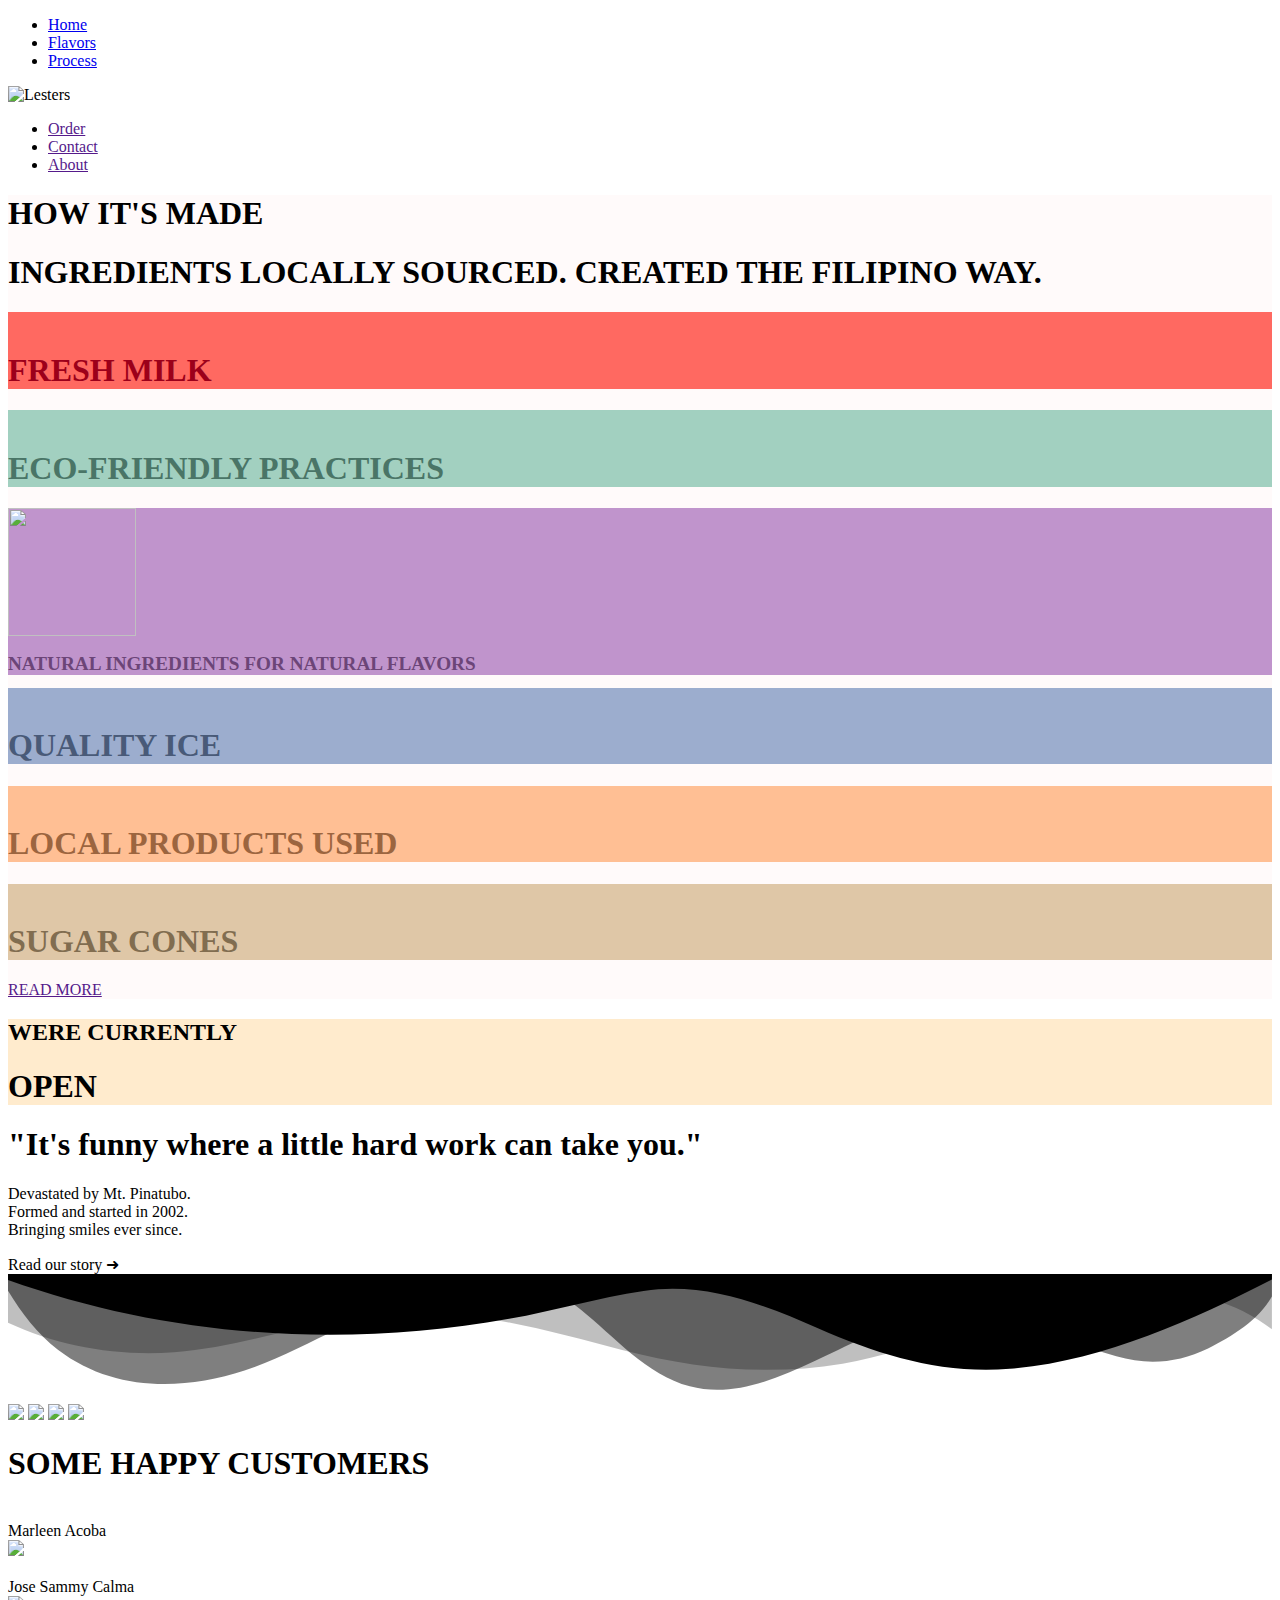
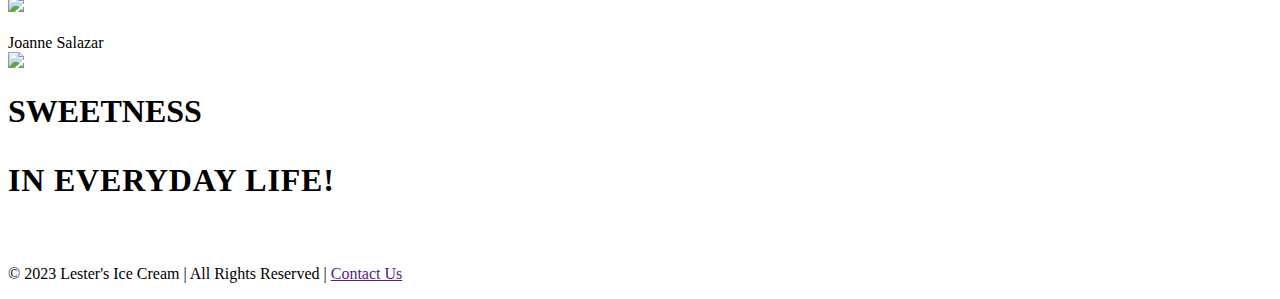
==== client/pages/index.html @ c16f522b "process.html initial layout" ====
<!DOCTYPE html>
<html lang="en">
<head>
    <meta charset="UTF-8">
    <title>Lester's Ice Cream</title>
    <link rel="stylesheet" href="../src/styles/index.css">
</head>
<body>

    <nav class="">
        <ul class="">
            <li><a class="navigation__links" href="./index.html">Home</a></li>
            <li><a class="navigation__links" href="./flavors.html">Flavors</a></li>
            <li><a class="navigation__links" href="./process.html">Process</a></li>
        </ul>

        <img src="" alt="Lesters" class="logo">

        <ul class="">
            <li><a class="navigation__links" href="">Order</a></li>
            <li><a class="navigation__links" href="">Contact</a></li>
            <li><a class="navigation__links" href="">About</a></li>
        </ul>
    </nav>

    <main class="main">

        <header class="highlights">

            <div class="highlight highlight__strawberry strawberry" style="background-color: pink;">
                <div class="strawberry__circle circle1"></div>
                <div class="strawberry__circle circle2"></div>
                <div class="strawberry__circle circle3"></div>
                <div class="strawberry__circle circle4"></div>

            </div>
            <div class="highlight chocolate" style="background-color: #deb887;"></div>
            <div class="highlight cookiescream" style="background-color: #d6c7bb;"></div>
            <div class="highlight ube" style="background-color: #8878c3;"></div>

        </header>

        <section class="made" style="background-color: snow;">
            <h1 class="made__header">HOW IT'S MADE</h1>
            <h1 class="made__hook">INGREDIENTS LOCALLY SOURCED. CREATED THE FILIPINO WAY.</h1>

            <div class="made__wrapper1">
                <div class="made__block" style="background-color: #ff6961;">
                    <img src="../assets/icons/milk.svg" alt="" class="made__blockImage">
                    <h1 class="made__blockTitle" style="color: #9c001a;">FRESH MILK</h1>
                </div>
                <div class="made__block" style="background-color: #a2d0c0;">
                    <img src="../assets/icons/leaf.svg" alt="" class="made__blockImage">
                    <h1 class="made__blockTitle" style="color: #4a7567;">ECO-FRIENDLY PRACTICES</h1>
                </div>
                <div class="made__block" style="background-color: #c094cc;">
                    <img src="../assets/icons/grapes.svg" alt="" style="width: 128px; height: 128px;" class="made__blockImage">
                    <h1 class="made__blockTitle" style="font-size: 1.2rem; color: #6c4578;">NATURAL INGREDIENTS FOR NATURAL FLAVORS</h1>
                </div>
            </div>
            <div class="made__wrapper2">
                <div class="made__block" style="background-color: #9cadce;">
                    <img src="../assets/icons/ice-cube.png" alt="" class="made__blockImage">
                    <h1 class="made__blockTitle" style="color: #495a78;">QUALITY ICE</h1>
                </div>
                <div class="made__block" style="background-color: #ffbf94;">
                    <img src="../assets/icons/packet.png" alt="" class="made__blockImage">
                    <h1 class="made__blockTitle" style="color: #9c653f;">LOCAL PRODUCTS USED</h1>
                </div>
                <div class="made__block" style="background-color: #dfc7a7;">
                    <img src="../assets/icons/cone.png" alt="" class="made__blockImage">
                    <h1 class="made__blockTitle" style="color: #816d50;">SUGAR CONES</h1>
                </div>
            </div>

            <a href="" class="made__link">READ MORE</a>

        </section>

        <section class="schedule" style="background-color: #ffebcd;">
            <div class="schedule__wrapper">
                <h2 class="schedule__header">WERE CURRENTLY</h2>
                <h1 class="schedule__status">OPEN</h1>
            </div>
        </section>

        <section class="block__links">
            <div class="block__link block__link__one"></div>
            <div class="block__link block__link__two"></div>
            <div class="block__link block__link__three"></div>
            <div class="block__link block__link__four"></div>
            <div class="block__link block__link__five"></div>
            <div class="block__link block__link__six"></div>
            <div class="block__link block__link__seven"></div>
        </section>

        <section class="story">
            
            <div class="story__color-division">

                <h1 class="story__quote">"It's funny where a little hard work can take you."</h1>

                <p class="story__anecdote">
                    Devastated by Mt. Pinatubo. <br>
                    Formed and started in 2002. <br>
                    Bringing smiles ever since. <br>
                </p>

                <a class="story__readmore">Read our story ➜</a>
            </div>

            <div class="story__image">

                <div class="custom-shape-divider-top-1697853761">
                    <svg data-name="Layer 1" xmlns="http://www.w3.org/2000/svg" viewBox="0 0 1200 120" preserveAspectRatio="none">
                        <path d="M0,0V46.29c47.79,22.2,103.59,32.17,158,28,70.36-5.37,136.33-33.31,206.8-37.5C438.64,32.43,512.34,53.67,583,72.05c69.27,18,138.3,24.88,209.4,13.08,36.15-6,69.85-17.84,104.45-29.34C989.49,25,1113-14.29,1200,52.47V0Z" opacity=".25" class="shape-fill"></path>
                        <path d="M0,0V15.81C13,36.92,27.64,56.86,47.69,72.05,99.41,111.27,165,111,224.58,91.58c31.15-10.15,60.09-26.07,89.67-39.8,40.92-19,84.73-46,130.83-49.67,36.26-2.85,70.9,9.42,98.6,31.56,31.77,25.39,62.32,62,103.63,73,40.44,10.79,81.35-6.69,119.13-24.28s75.16-39,116.92-43.05c59.73-5.85,113.28,22.88,168.9,38.84,30.2,8.66,59,6.17,87.09-7.5,22.43-10.89,48-26.93,60.65-49.24V0Z" opacity=".5" class="shape-fill"></path>
                        <path d="M0,0V5.63C149.93,59,314.09,71.32,475.83,42.57c43-7.64,84.23-20.12,127.61-26.46,59-8.63,112.48,12.24,165.56,35.4C827.93,77.22,886,95.24,951.2,90c86.53-7,172.46-45.71,248.8-84.81V0Z" class="shape-fill"></path>
                    </svg>
                </div>

                <img src="../assets/images/photo1.jpg" class="story__image1">
                <img src="../assets/images/photo2.jpg" class="story__image2">
                <img src="../assets/images/photo3.jpg" class="story__image3">
                <img src="../assets/images/photo4.jpg" class="story__image4">

            </div>

        </section>

        <section class="testimonies">

            <h1 class="testimonies__header">SOME HAPPY CUSTOMERS</h1>

            <div class="testimony__wrapper">
                <div class="testimony">
                    <img src="" class="testimony__image">
                    <div class="testimony__info">Marleen Acoba</div>
                    <div class="testimony__message">
                        <img src="../assets/icons/quotation.svg" class="testimony__quote">
                    </div>
                </div>

                <div class="testimony">
                    <img src="" class="testimony__image">
                    <div class="testimony__info">Jose Sammy Calma</div>
                    <div class="testimony__message">
                        <img src="../assets/icons/quotation.svg" class="testimony__quote">
                    </div>
                </div>

                <div class="testimony">
                    <img src="" class="testimony__image">
                    <div class="testimony__info">Joanne Salazar</div>
                    <div class="testimony__message">
                        <img src="../assets/icons/quotation.svg" class="testimony__quote">
                    </div>
                </div>
            </div>

        </section>

        <section class="ending">
            <h1 class="ending__header">SWEETNESS <br> <p style="font-family: var(--lilitaOne); letter-spacing: 0.05rem;">IN EVERYDAY LIFE!</p></h1>
            <img src="" alt="" class="ending__logo">
        </section>

        <footer class="footer">
            <p class="footer__text">&copy; 2023 Lester's Ice Cream | All Rights Reserved | <a href="" class="footer__link">Contact Us</a></p>
        </footer>

    </main>

</body>
<script src="../src/scripts/index.js"></script>
</html>
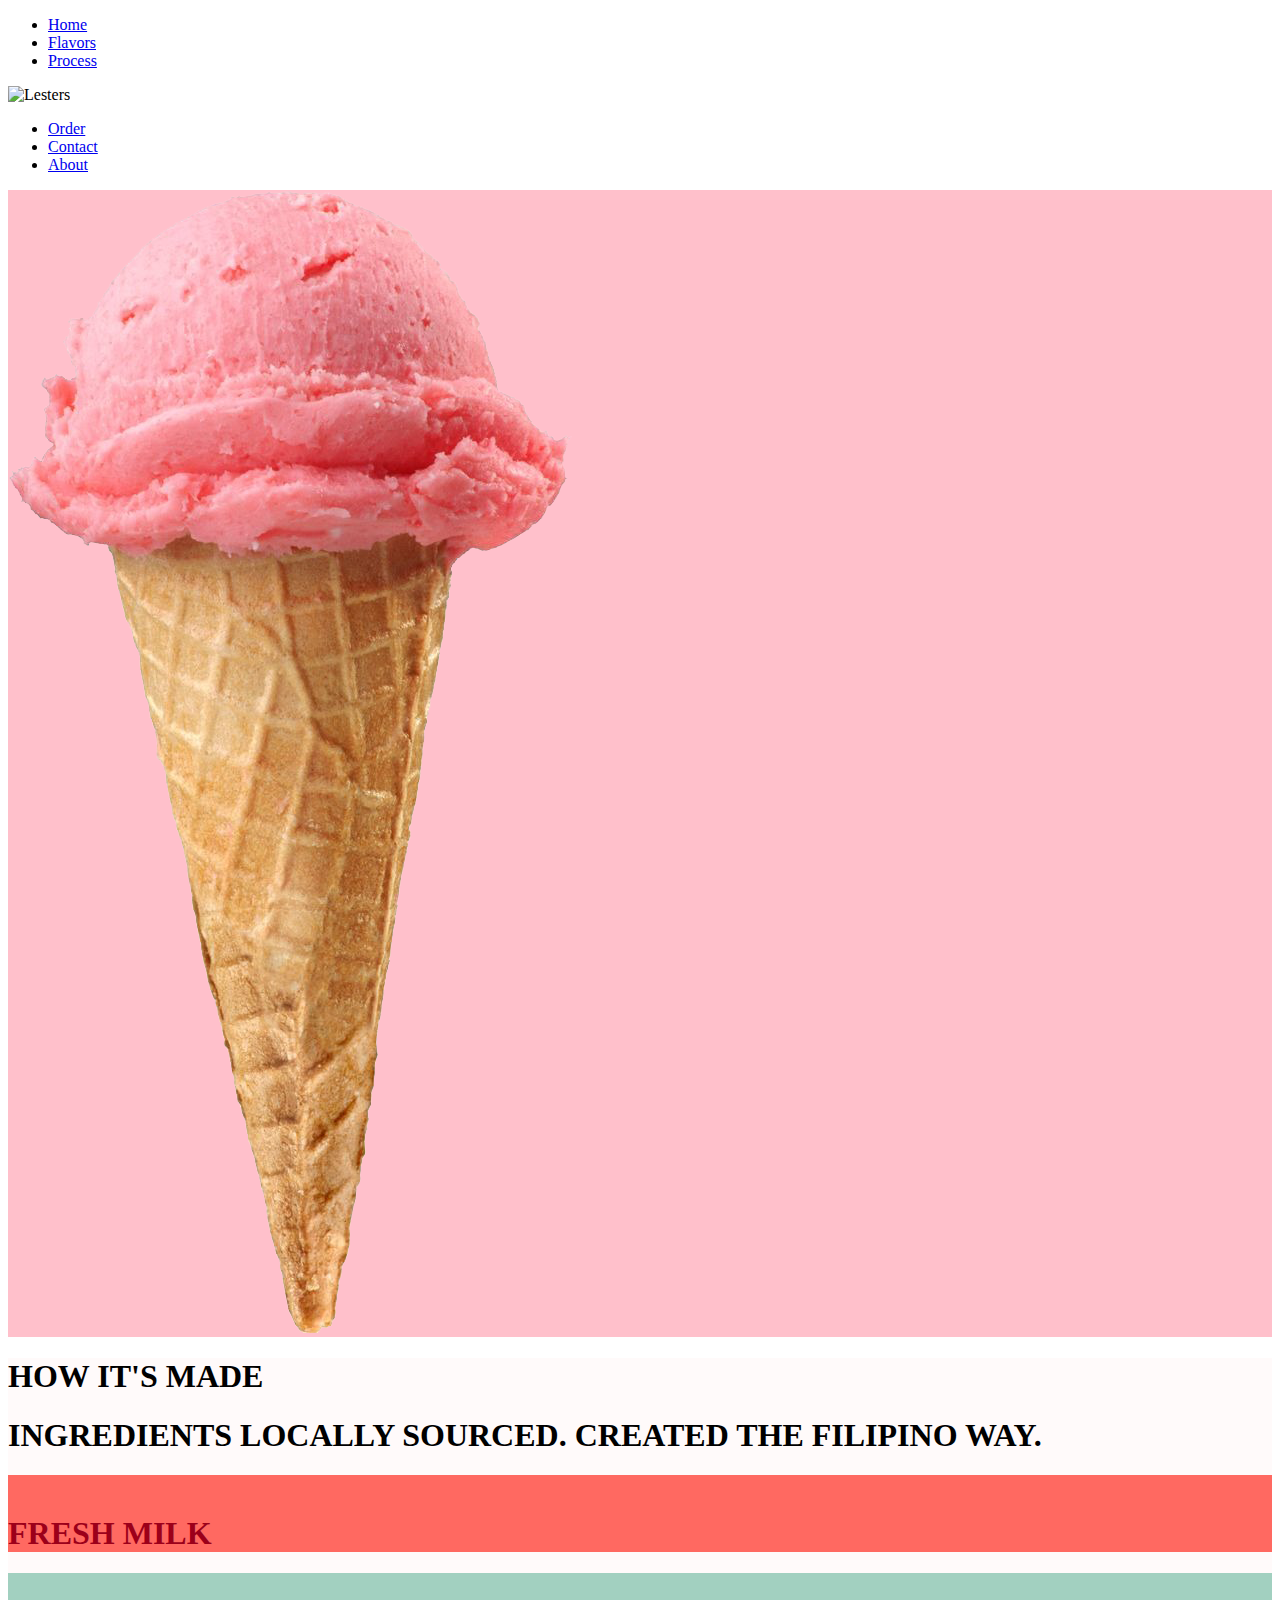
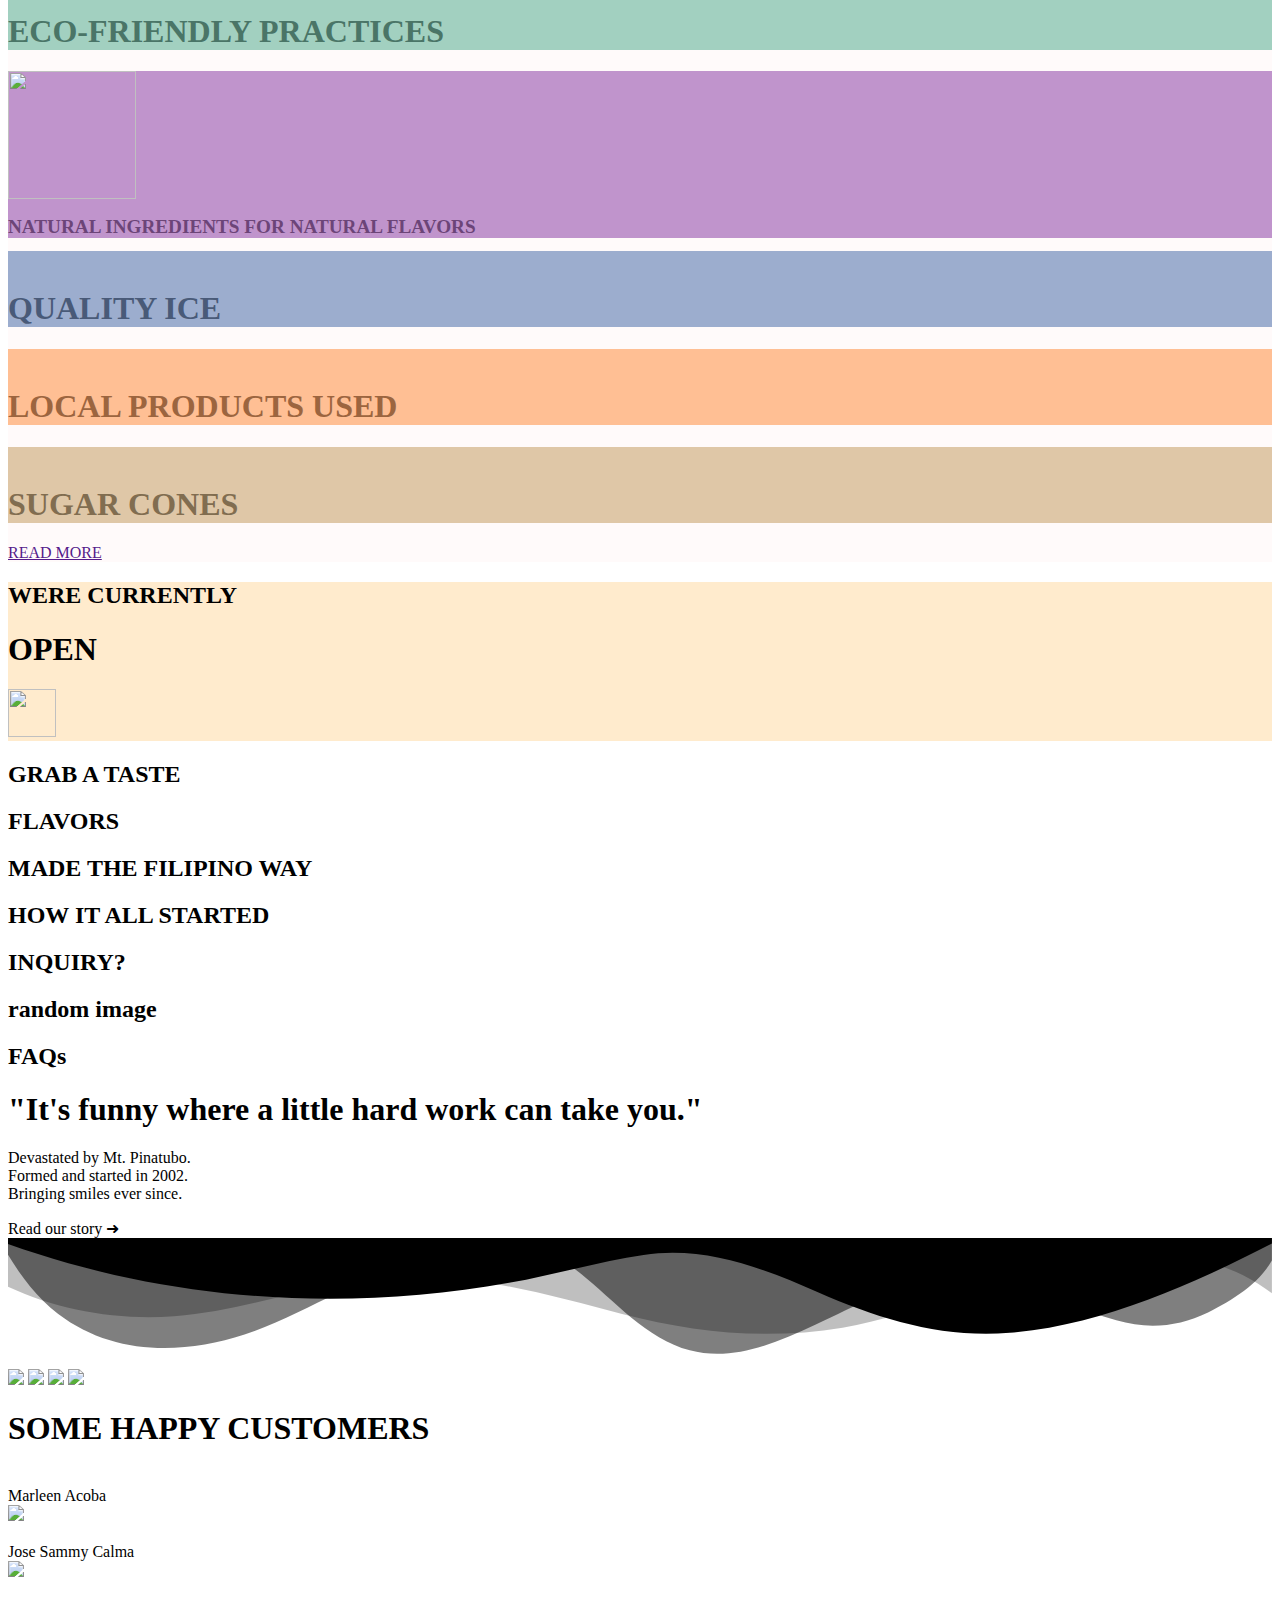
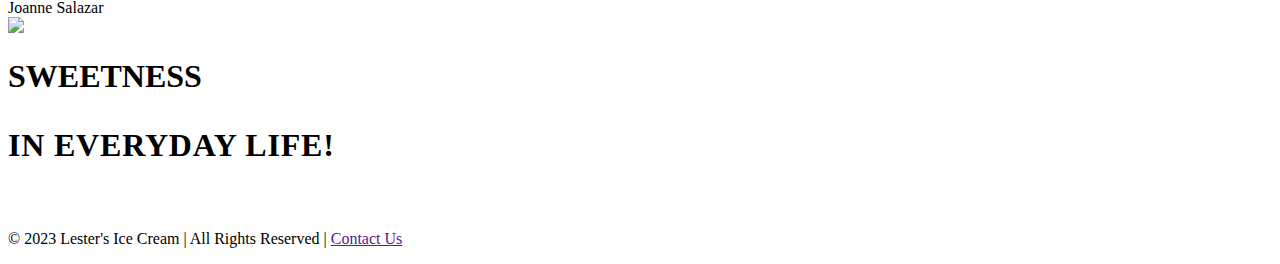
==== commit 8e8d08fb: "order initial" ====
--- a/client/pages/index.html
+++ b/client/pages/index.html
@@ -17,9 +17,9 @@
         <img src="" alt="Lesters" class="logo">
 
         <ul class="">
-            <li><a class="navigation__links" href="">Order</a></li>
-            <li><a class="navigation__links" href="">Contact</a></li>
-            <li><a class="navigation__links" href="">About</a></li>
+            <li><a class="navigation__links" href="./order.html">Order</a></li>
+            <li><a class="navigation__links" href="./contact.html">Contact</a></li>
+            <li><a class="navigation__links" href="./about.html">About</a></li>
         </ul>
     </nav>
 
@@ -28,15 +28,21 @@
         <header class="highlights">
 
             <div class="highlight highlight__strawberry strawberry" style="background-color: pink;">
-                <div class="strawberry__circle circle1"></div>
-                <div class="strawberry__circle circle2"></div>
-                <div class="strawberry__circle circle3"></div>
-                <div class="strawberry__circle circle4"></div>
-
-            </div>
-            <div class="highlight chocolate" style="background-color: #deb887;"></div>
-            <div class="highlight cookiescream" style="background-color: #d6c7bb;"></div>
-            <div class="highlight ube" style="background-color: #8878c3;"></div>
+                <img src="../assets/images/ice_cream/strawberry_icecream.png" class="strawberry__ice-cream">
+                <div class="highlight__circle strawberry__circle strawberry__circle1"></div>
+                <div class="highlight__circle strawberry__circle strawberry__circle2"></div>
+                <div class="highlight__circle strawberry__circle strawberry__circle3"></div>
+                <div class="highlight__circle strawberry__circle strawberry__circle4"></div>
+            </div>
+            <div class="highlight chocolate" style="background-color: #A7796D;">
+                <div class="highlight__circle chocolate__circle1"></div>
+            </div>
+            <div class="highlight cookiescream" style="background-color: #d6c7bb;">
+                <div class="highlight__circle cookiesncream__circle1"></div>
+            </div>
+            <div class="highlight ube" style="background-color: #8878c3;">
+                <div class="highlight__circle ube__circle1"></div>
+            </div>
 
         </header>
 
@@ -82,16 +88,38 @@
                 <h2 class="schedule__header">WERE CURRENTLY</h2>
                 <h1 class="schedule__status">OPEN</h1>
             </div>
+
+            <div class="schedule__button" ><img src="../assets/icons/right-arrow.svg" style="width: 48px; height: 48px;"></div>
         </section>
 
         <section class="block__links">
-            <div class="block__link block__link__one"></div>
-            <div class="block__link block__link__two"></div>
-            <div class="block__link block__link__three"></div>
-            <div class="block__link block__link__four"></div>
-            <div class="block__link block__link__five"></div>
-            <div class="block__link block__link__six"></div>
-            <div class="block__link block__link__seven"></div>
+            <div class="block__link block__link__one">
+                <h2 class="block__link__text">GRAB A TASTE</h2>
+            </div>
+
+            <div class="block__link block__link__two">
+                <h2 class="block__link__text">FLAVORS</h2>
+            </div>
+
+            <div class="block__link block__link__three">
+                <h2 class="block__link__text">MADE THE FILIPINO WAY</h2>
+            </div>
+
+            <div class="block__link block__link__four">
+                <h2 class="block__link__text">HOW IT ALL STARTED</h2>
+            </div>
+
+            <div class="block__link block__link__five">
+                <h2 class="block__link__text">INQUIRY?</h2>
+            </div>
+
+            <div class="block__link block__link__six">
+                <h2 class="block__link__text">random image</h2>
+            </div>
+
+            <div class="block__link block__link__seven">
+                <h2 class="block__link__text">FAQs</h2>
+            </div>
         </section>
 
         <section class="story">
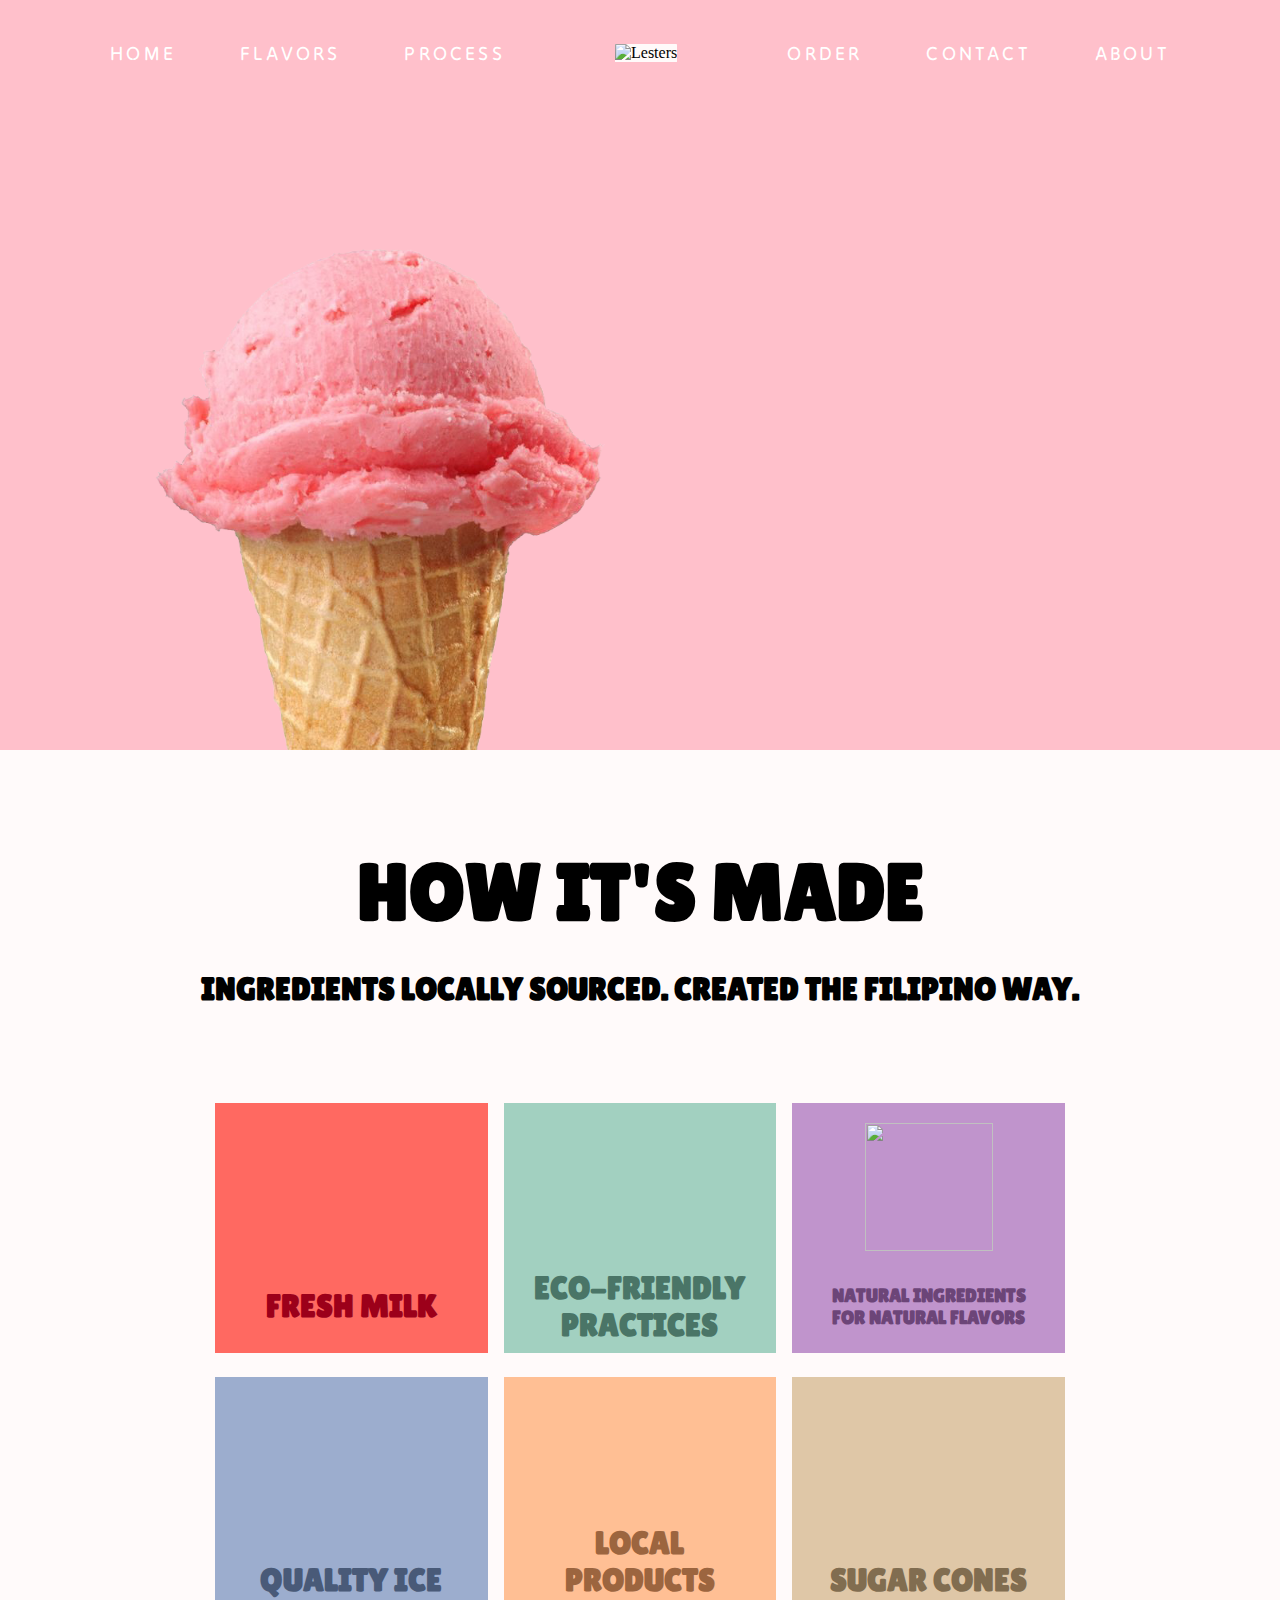
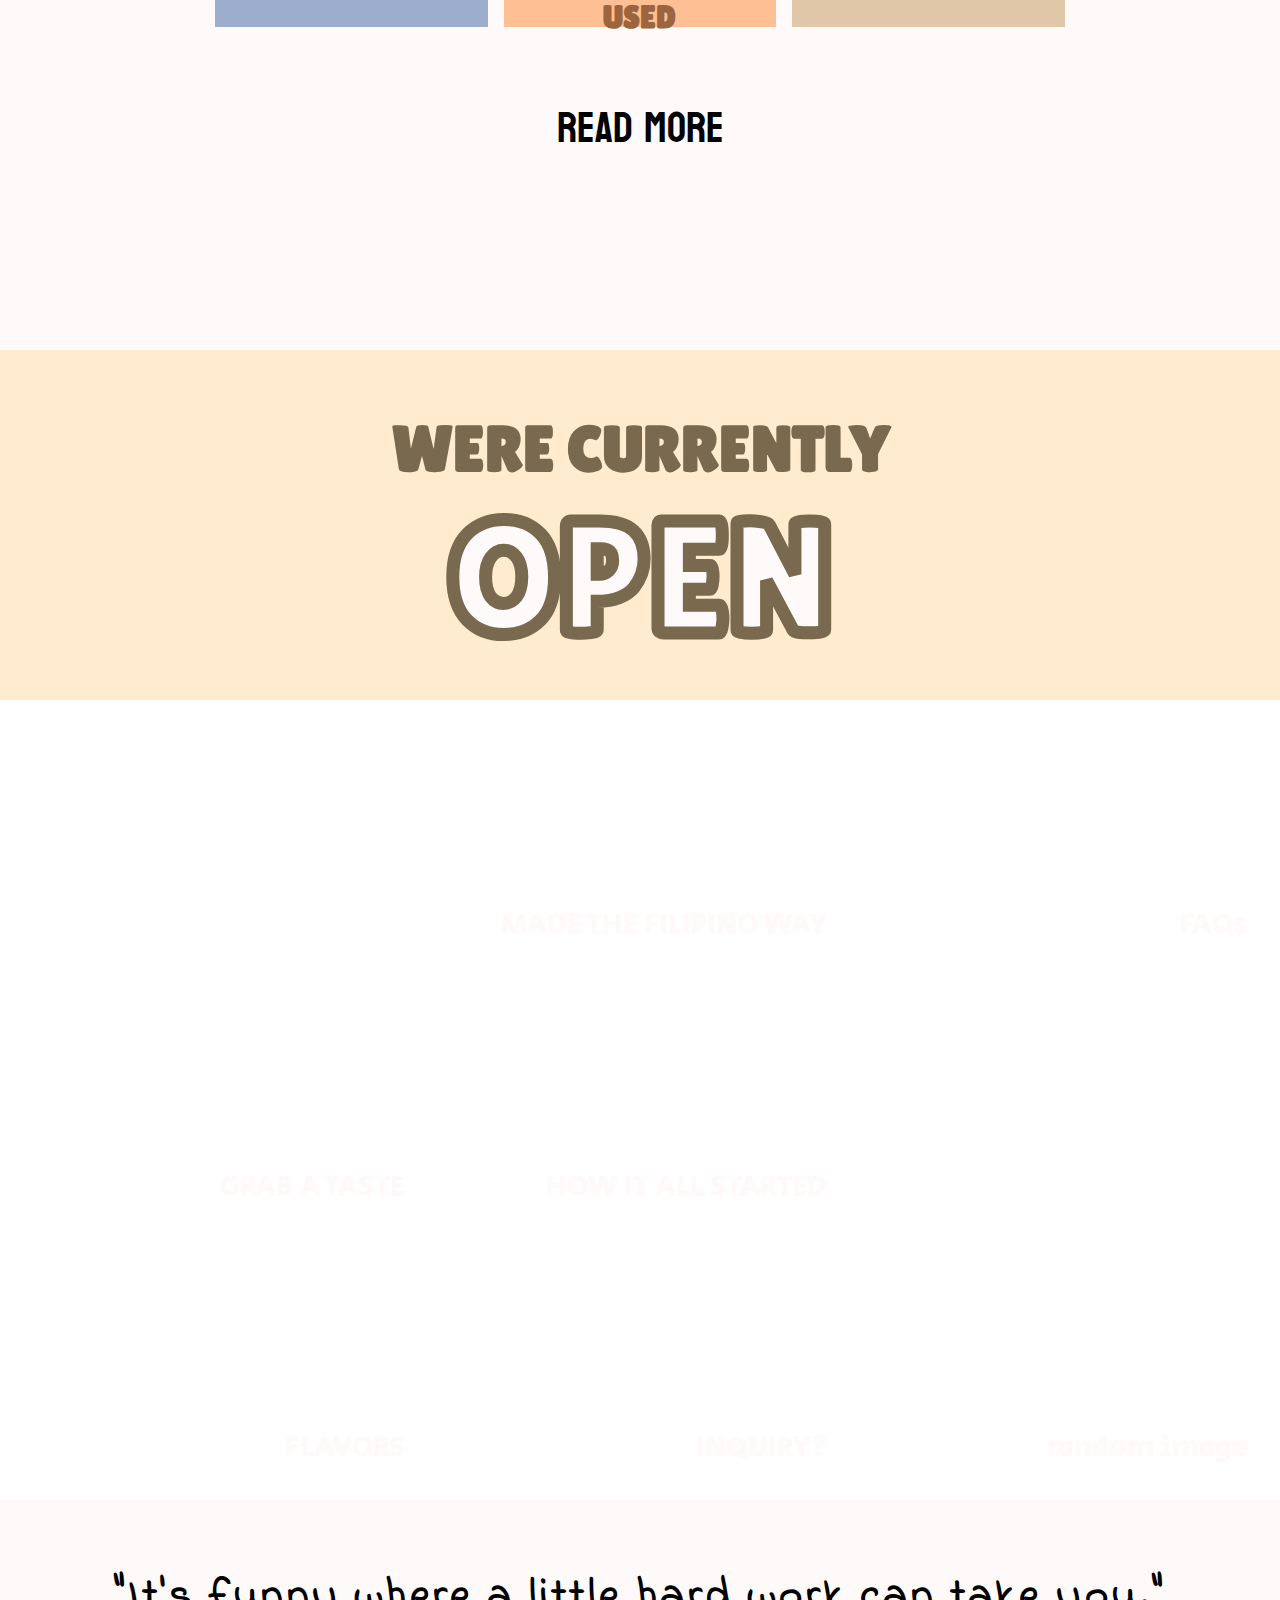
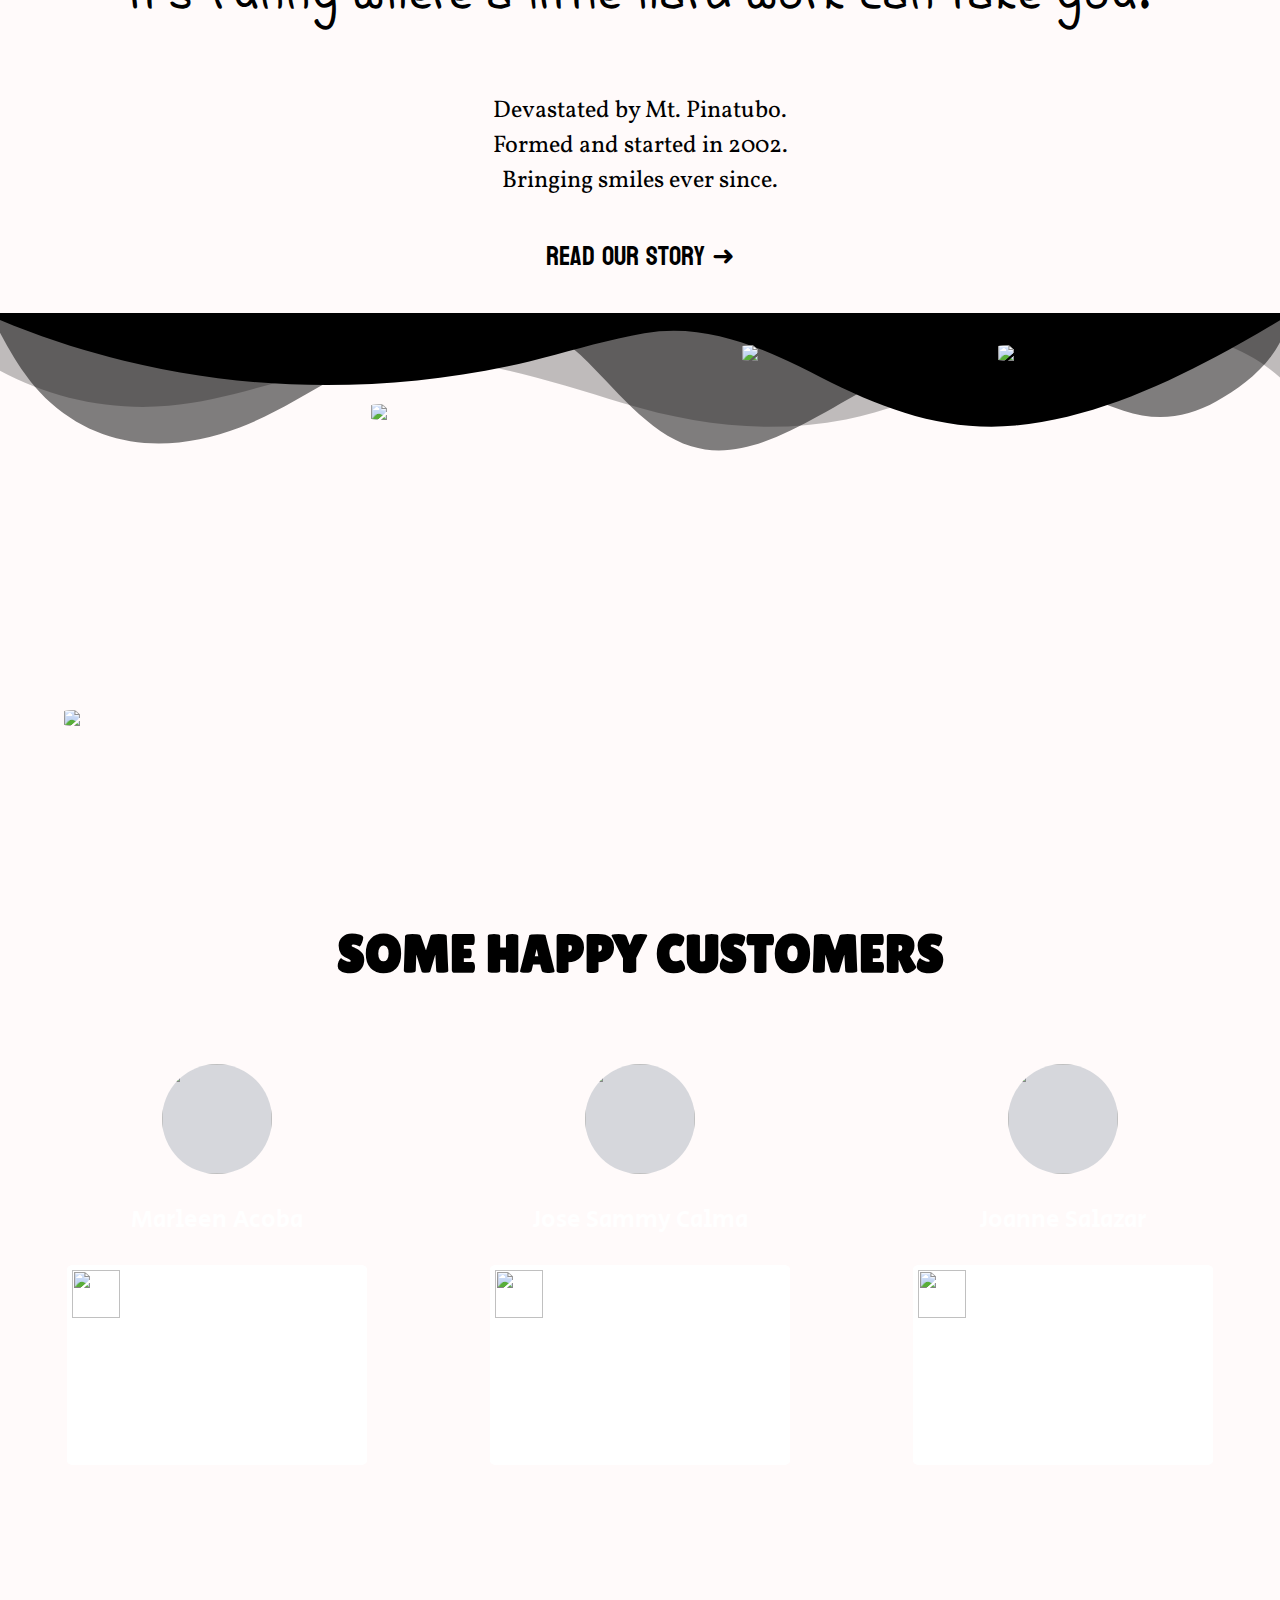
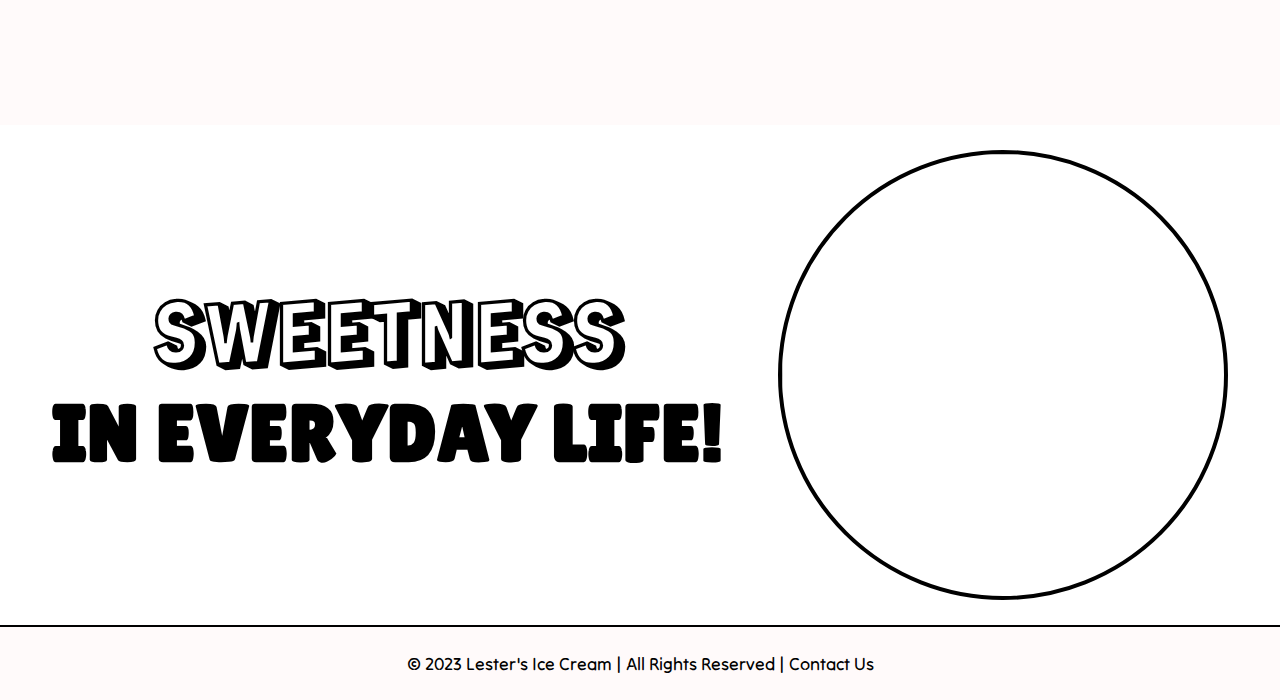
==== commit e38fc1ab: "flavors and index responsiveness" ====
--- a/client/pages/index.html
+++ b/client/pages/index.html
@@ -4,7 +4,15 @@
     <meta charset="UTF-8">
     <title>Lester's Ice Cream</title>
     <link rel="stylesheet" href="../src/styles/index.css">
+    <meta name="viewport" content="width=device-width, initial-scale=1" />
 </head>
+
+<!-- 320px — 480px: Mobile devices
+481px — 768px: iPads, Tablets
+769px — 1024px: Small screens, laptops
+1025px — 1200px: Desktops, large screens
+1201px and more —  Extra large screens, TV -->
+
 <body>
 
     <nav class="">
@@ -29,19 +37,19 @@
 
             <div class="highlight highlight__strawberry strawberry" style="background-color: pink;">
                 <img src="../assets/images/ice_cream/strawberry_icecream.png" class="strawberry__ice-cream">
-                <div class="highlight__circle strawberry__circle strawberry__circle1"></div>
+                <!-- <div class="highlight__circle strawberry__circle strawberry__circle1"></div>
                 <div class="highlight__circle strawberry__circle strawberry__circle2"></div>
                 <div class="highlight__circle strawberry__circle strawberry__circle3"></div>
-                <div class="highlight__circle strawberry__circle strawberry__circle4"></div>
+                <div class="highlight__circle strawberry__circle strawberry__circle4"></div> -->
             </div>
             <div class="highlight chocolate" style="background-color: #A7796D;">
-                <div class="highlight__circle chocolate__circle1"></div>
+                <img src="../assets/images/ice_cream/chocolate_icecream.png" class="strawberry__ice-cream">
             </div>
             <div class="highlight cookiescream" style="background-color: #d6c7bb;">
-                <div class="highlight__circle cookiesncream__circle1"></div>
+                <img src="../assets/images/ice_cream/cookiesNcream_icecream.png" class="strawberry__ice-cream">
             </div>
             <div class="highlight ube" style="background-color: #8878c3;">
-                <div class="highlight__circle ube__circle1"></div>
+                <img src="../assets/images/ice_cream/ube_icecream.png" class="strawberry__ice-cream">
             </div>
 
         </header>
@@ -89,7 +97,6 @@
                 <h1 class="schedule__status">OPEN</h1>
             </div>
 
-            <div class="schedule__button" ><img src="../assets/icons/right-arrow.svg" style="width: 48px; height: 48px;"></div>
         </section>
 
         <section class="block__links">
@@ -151,6 +158,13 @@
                 <img src="../assets/images/photo2.jpg" class="story__image2">
                 <img src="../assets/images/photo3.jpg" class="story__image3">
                 <img src="../assets/images/photo4.jpg" class="story__image4">
+
+                <div class="story__imagesWrapper--mobile">
+                    <img src="../assets/images/photo1.jpg">
+                    <img src="../assets/images/photo2.jpg">
+                    <img src="../assets/images/photo3.jpg">
+                    <img src="../assets/images/photo4.jpg">
+                </div>
 
             </div>
 
@@ -186,17 +200,16 @@
                 </div>
             </div>
 
-        </section>
-
+
+        </section>
         <section class="ending">
-            <h1 class="ending__header">SWEETNESS <br> <p style="font-family: var(--lilitaOne); letter-spacing: 0.05rem;">IN EVERYDAY LIFE!</p></h1>
+            <h1 class="ending__header">SWEETNESS <br> <p style="font-family: var(--lilitaOne); letter-spacing: 0.05rem; text-align: center;">IN EVERYDAY LIFE!</p></h1>
             <img src="" alt="" class="ending__logo">
         </section>
 
         <footer class="footer">
             <p class="footer__text">&copy; 2023 Lester's Ice Cream | All Rights Reserved | <a href="" class="footer__link">Contact Us</a></p>
         </footer>
-
     </main>
 
 </body>
--- a/client/src/styles/index.css
+++ b/client/src/styles/index.css
@@ -0,0 +1,1469 @@
+@import url("./global.css");
+
+@media only screen and (min-width:1024px) {
+    main {
+        grid-template-rows: 750px 1200px 350px 800px 975px 850px 500px 75px;
+    }
+
+    nav {
+
+        display: flex;
+        
+    }
+
+    .navigation__links { font-size: clamp(1rem, 0.4rem + 1.25vw, 1.2rem); }
+
+    ul { gap: clamp(0.625rem, -6.5rem + 14.8438vw, 3rem); }
+
+    .strawberry__ice-cream {
+
+        top: 33%;
+        left: calc(225px - 5.5%);
+        width: 450px;
+
+    }
+
+    .made__wrapper1 {
+
+        grid-template-columns: 1fr 1fr 1fr;
+
+        width: 850px;
+        height: 250px;
+
+    }
+
+    .made__wrapper2 {
+
+        grid-template-columns: 1fr 1fr 1fr;
+
+        width: 850px;
+        height: 250px;
+
+    }
+
+    .schedule__header {
+
+        font-size: 4rem;
+
+    }
+
+    .schedule__status {
+
+        font-size: 10rem;
+
+    }
+
+    .block__links {
+
+        grid-template-columns: repeat(6, 1fr);
+        grid-template-rows: repeat(6, 1fr);
+
+    }
+
+    .block__link__one { grid-area: 1 / 1 / 5 / 3; }
+    .block__link__two {  grid-area: 5 / 1 / 7 / 3; }
+    .block__link__three { grid-area: 1 / 3 / 3 / 5; }
+    .block__link__four { grid-area: 3 / 3 / 5 / 5; }
+    .block__link__five { grid-area: 5 / 3 / 7 / 5; }
+    .block__link__six { grid-area: 3 / 5 / 7 / 7; }
+    .block__link__seven { grid-area: 1 / 5 / 3 / 7; } 
+
+    .story__quote { font-size: 2.8rem; }
+
+    .story__image1 {
+        left: 5%;
+        bottom: 23%;
+        width: 280px;
+
+    }
+    .story__image2 {
+
+        width: 350px;
+
+        left: 29%;
+        top: 17%;
+
+    }
+
+    .story__image3 {
+
+        width: 215px;
+
+        left: 58%;
+        top: 6%;
+
+    }
+
+    .story__image4 {
+
+        width: 215px;
+
+        left: 78%;
+        top: 6%;
+
+    }
+
+    .story__imagesWrapper--mobile { display: none; }
+
+    .testimony { width: 375px; }
+
+    .testimony__message { width: 300px ;}
+
+    .testimony__wrapper { flex-direction: row; }
+
+    .testimonies__header { margin: 3rem 0;}
+
+    .ending { flex-direction: row; }
+
+    .ending__header { font-size: 5rem;}
+
+    .ending__logo { width: 450px; height: 450px; background-image: url("../../assets/images/logo.png");}
+
+    .footer { font-size: 1.1rem; }
+
+}
+
+@media only screen and (min-width:768px) and (max-width:1024px){
+    main {
+        grid-template-rows: 750px 1200px 350px 600px 975px 850px 700px 75px;
+    }
+
+    nav {
+
+        display: flex;
+        
+    }
+
+    .navigation__links { font-size: clamp(1rem, 0.4rem + 1.25vw, 1.2rem); }
+
+    ul { gap: clamp(0.625rem, -6.5rem + 14.8438vw, 3rem); }
+
+    .strawberry__ice-cream {
+
+        top: 45%;
+        left: calc(200px - 10.5%);
+        width: 400px;
+
+    }
+
+    .made__wrapper1 {
+
+        grid-template-columns: 1fr 1fr 1fr;
+
+        width: 750px;
+        height: 250px;
+    }
+
+    .made__wrapper2 {
+
+        grid-template-columns: 1fr 1fr 1fr;
+
+        width: 750px;
+        height: 250px;
+
+    }
+
+    .schedule__header {
+
+        font-size: 4rem;
+
+    }
+
+    .schedule__status {
+
+        font-size: 10rem;
+
+    }
+
+    .block__links {
+
+        grid-template-columns: repeat(6, 1fr);
+        grid-template-rows: repeat(6, 1fr);
+
+    }
+
+    .block__link__one { grid-area: 1 / 1 / 5 / 3; }
+    .block__link__two {  grid-area: 5 / 1 / 7 / 3; }
+    .block__link__three { grid-area: 1 / 3 / 3 / 5; }
+    .block__link__four { grid-area: 3 / 3 / 5 / 5; }
+    .block__link__five { grid-area: 5 / 3 / 7 / 5; }
+    .block__link__six { grid-area: 3 / 5 / 7 / 7; }
+    .block__link__seven { grid-area: 1 / 5 / 3 / 7; } 
+
+    .story__quote { font-size: 2.8rem; }
+
+    .story__image1 {
+        left: 5%;
+        bottom: 23%;
+        width: 280px;
+
+    }
+    .story__image2 {
+
+        width: 350px;
+
+        left: 29%;
+        top: 17%;
+
+    }
+
+    .story__image3 {
+
+        width: 215px;
+
+        left: 58%;
+        top: 6%;
+
+    }
+
+    .story__image4 {
+
+        width: 215px;
+
+        left: 78%;
+        top: 6%;
+
+    }
+
+    .story__imagesWrapper--mobile { display: none; }
+
+    .story__color-division { width: 45%; }
+
+    .testimony__wrapper { flex-direction: row; }
+
+    .testimonies__header { margin: 7rem 0;}
+
+
+    .testimony { width: 275px; }
+
+    .testimony__message { width: 100% ;}
+
+    .ending { flex-direction: column; }
+
+    .ending__header { font-size: 3rem;}
+
+    .ending__logo { width: 450px; height: 450px; background-image: url("../../assets/images/logo.png"); }
+
+    .footer { font-size: 1.1rem; }
+
+}
+
+@media only screen and (min-width:480px) and (max-width:767px) {
+    main {
+        grid-template-rows: 750px 2200px 350px 1700px 2175px 1750px 500px 75px;
+    }
+
+    nav {
+
+        display: none;
+        
+    }
+
+    .strawberry__ice-cream {
+
+        top: 55%;
+        left: calc(50% - 200px);     
+        width: 400px;
+
+    }
+
+    .made__wrapper1 {
+
+        grid-template-rows: 1fr 1fr 1fr;
+
+        width: 250px;
+        height: 850px;
+
+    }
+
+    .made__wrapper2 {
+
+        grid-template-rows: 1fr 1fr 1fr;
+
+        width: 250px;
+        height: 850px;
+
+    }
+
+    .schedule__header {
+
+        font-size: 3rem;
+
+    }
+
+    .schedule__status {
+
+        font-size: 9rem;
+
+    }
+
+    .block__links {
+
+        grid-template-columns: 1fr;
+        grid-template-rows: repeat(7, 1fr); 
+
+    }
+
+    .block__link__one { grid-area: 1 / 1 / 2 / 2; }
+    .block__link__two { grid-area: 2 / 1 / 3 / 2; }
+    .block__link__three { grid-area: 3 / 1 / 4 / 2; }
+    .block__link__four { grid-area: 4 / 1 / 5 / 2; }
+    .block__link__five { grid-area: 5 / 1 / 6 / 2; }
+    .block__link__six { grid-area: 6 / 1 / 7 / 2; }
+    .block__link__seven { grid-area: 7 / 1 / 8 / 2; }
+
+    .story__quote {
+
+        font-size: 1.8rem;
+
+    }
+
+    .story__image1 {
+        display: none;
+        left: 5%;
+        bottom: 23%;
+        width: 200px;
+
+    }
+    .story__image2 {
+        display: none;
+        width: 350px;
+
+        left: 29%;
+        top: 17%;
+
+    }
+
+    .story__image3 {
+        display: none;
+        width: 215px;
+
+        left: 58%;
+        top: 6%;
+
+    }
+
+    .story__image4 {
+        display: none;
+        width: 215px;
+
+        left: 78%;
+        top: 6%;
+
+    }
+
+    .story__imagesWrapper--mobile { display: flex; }
+
+    .story__color-division { width: 45%; }
+
+
+    .testimony { width: 375px; }
+
+    .testimony__message { width: 300px ;}
+
+    .testimony__wrapper { flex-direction: column; }
+
+    .testimonies__header { margin: 3rem 0;}
+
+    .ending { flex-direction: column; }
+
+    .ending__header { font-size: 3rem;}
+
+    .ending__logo { width: 200px; height: 200px; background-image: url("../../assets/images/logo_150.png"); }
+
+    .footer { font-size: 0.9rem; }
+}
+
+@media only screen and (min-width:0px) and (max-width:480px) {
+    main {
+        grid-template-rows: 680px 2200px 350px 1500px 2175px 1800px 400px 75px;
+    }
+
+    nav {
+
+        display: none;
+
+    }
+
+    .strawberry__ice-cream {
+
+        top: 55%;
+        left: calc(50% - 169px);
+        width: 338px;
+    }
+
+    .made__wrapper1 {
+
+        grid-template-rows: 1fr 1fr 1fr;
+
+        width: 250px;
+        height: 900px;
+
+    }
+
+    .made__wrapper2 {
+
+        grid-template-rows: 1fr 1fr 1fr;
+
+        width: 250px;
+        height: 900px;
+
+    }
+
+    .schedule__header {
+
+        font-size: 40px;
+
+    }
+
+    .schedule__status {
+
+        font-size: 9rem;
+
+    }
+
+    .block__links {
+
+        grid-template-columns: 1fr;
+        grid-template-rows: repeat(7, 1fr); 
+
+    }
+
+    .block__link__one { grid-area: 1 / 1 / 2 / 2; }
+    .block__link__two { grid-area: 2 / 1 / 3 / 2; }
+    .block__link__three { grid-area: 3 / 1 / 4 / 2; }
+    .block__link__four { grid-area: 4 / 1 / 5 / 2; }
+    .block__link__five { grid-area: 5 / 1 / 6 / 2; }
+    .block__link__six { grid-area: 6 / 1 / 7 / 2; }
+    .block__link__seven { grid-area: 7 / 1 / 8 / 2; } 
+
+    .story__quote {
+
+        font-size: 1.8rem;
+
+    }
+
+    .story__image1 {
+        display: none;
+        left: 5%;
+        bottom: 23%;
+        width: 200px;
+
+    }
+    .story__image2 {
+        display: none;
+        width: 350px;
+
+        left: 29%;
+        top: 17%;
+
+    }
+
+    .story__image3 {
+        display: none;
+        width: 215px;
+
+        left: 58%;
+        top: 6%;
+
+    }
+
+    .story__image4 {
+        display: none;
+        width: 215px;
+
+        left: 78%;
+        top: 6%;
+
+    }
+
+    .story__imagesWrapper--mobile { display: flex; }
+    .story__color-division { width: 1000px; }
+
+    .testimony__wrapper { flex-direction: column; }
+
+    .testimony { width: 375px;}
+
+    .testimony__message { width: 300px ;}
+
+    .testimonies__header { margin: 3rem 0;}
+
+    .ending { flex-direction: column; }
+
+    .ending__header { font-size: 3rem;}
+
+    .ending__logo { width: 200px; height: 200px; background-image: url("../../assets/images/logo_150.png"); }
+
+    .footer { font-size: 0.75rem; }
+}
+*, *::before, *::after {
+    box-sizing : inherit;
+    margin: 0;
+    padding: 0;
+}
+
+html {
+    height: auto;
+    box-sizing: border-box;
+    overflow-x: hidden;
+}
+
+body {
+    min-height: 100vh;
+    overflow: hidden;
+}
+
+main {
+    display: grid;
+    /* grid-template-rows: 750px 1200px 350px 800px 975px 850px 500px 75px; */
+    height: 100%;
+    position: relative;
+
+}
+
+nav {
+
+    /* display: flex; */
+    align-items: center;
+    justify-content: space-evenly;
+
+    position: absolute;
+    background-color: transparent;
+
+    /* min-width: 100%; */
+    height: 105px;
+    width: 100%; /*max(100vw, 1221px)*/
+
+    overflow: hidden;
+
+    z-index: 100;
+}
+
+ul {
+    list-style-type: none;
+    display: flex;
+    flex-direction: row;
+    /* gap: 3rem; */
+}
+
+a {
+    text-decoration: none;
+    position: relative;
+}
+
+.border-test { border: 1px black solid; } /* utility */
+.label-test {
+    display: flex;
+    align-items: center;
+}
+
+.navigation__links {
+
+    color: white;
+    font-family: var(--tiltNeon);
+    
+    text-transform: uppercase;
+
+    letter-spacing: 0.2rem;
+    
+    /* font-size: 1.2rem; */
+    font-weight: bolder;
+
+    padding: 0.5rem;
+
+    transition: color 0.6s;
+
+}
+
+.navigation__links::before {
+
+    position: absolute;
+    left: 0px;
+    bottom: 0px;
+    content: "";
+    width: 100%;
+    height: 5px;
+    background: var(--currentAccent); 
+    opacity: 0.4;
+
+    z-index: 0;
+
+    transition: all 0.2s;
+
+}
+
+.navigation__links:hover {
+    color: var(--currentTextHover);
+}
+
+.navigation__links:hover::before {
+
+    height: 100%; /*hover for strawberry*/
+    
+    border-radius: 10%;
+
+}
+
+.logo {
+
+    width: fit-content;
+    height: fit-content;
+
+    border-radius: 2%;
+
+    background-color: snow;
+
+
+}
+
+.highlights {
+    position: relative;
+    display: flex;
+    overflow-x: auto;
+    scroll-snap-type: x mandatory;
+    scrollbar-width: none; /* Firefox */
+    /* min-width: 100%; */
+
+}
+
+.highlights::-webkit-scrollbar {
+    display: none;
+}
+
+.highlights__buttons {
+
+    position: absolute;
+    display: 100px;
+    width: 100px;
+
+}
+
+.highlights__buttons__forward {
+
+    right: 1%;
+
+}
+
+.highlight {
+
+    position: relative;
+
+    min-width: 100%;
+    height: 100%;
+
+    scroll-snap-align: center;
+
+    overflow: hidden;
+
+}
+
+.highlight--active {
+
+    display: block;
+
+}
+
+.highlight--hidden {
+
+    display: none;
+
+}
+
+.highlight__circle {
+
+    position: absolute;
+
+    border-radius: 100%;
+
+}
+
+.strawberry__ice-cream {
+
+    position: relative;
+
+
+    z-index: 2;
+
+}
+
+.strawberry__circle {
+    background-color: #ffa8b7;
+}
+
+.strawberry__circle1 {
+
+    bottom: -50%;
+    right: -25%;
+
+    width: 750px;
+    height: 750px;
+}
+
+.strawberry__circle2 {
+
+    left: 5%;
+    top: 17%;
+
+    width: 550px;
+    height: 550px;
+
+    background-color: #ffe6e6;
+
+    z-index: 1;
+
+}
+
+.strawberry__circle3 {
+
+    top: 30%;
+    right: 0.5%;
+
+    width: 100px;
+    height: 100px;
+
+}
+
+.strawberry__circle4 {
+
+    top: 33%;
+    left: 40%;
+
+    width: 100px;
+    height: 100px;
+
+}
+
+.chocolate__circle1 {
+
+    bottom: -50%;
+    right: -25%;
+
+    width: 750px;
+    height: 750px;
+
+    background-color: #966e63;
+}
+
+.cookiesncream__circle1 {
+
+    bottom: -50%;
+    right: -25%;
+
+    width: 750px;
+    height: 750px;
+
+    background-color: #a4928b;
+}
+
+.ube__circle1 {
+
+    bottom: -50%;
+    right: -25%;
+
+    width: 750px;
+    height: 750px;
+
+    background-color: #7b69b6;
+}
+
+/* here */
+
+.made {
+
+    display: flex;
+    align-items: center;
+    flex-direction: column;
+
+    font-family: var(--lilitaOne);
+
+    overflow: hidden;
+}
+
+.made__header {
+
+    font-family: var(--lilitaOne);
+    font-size: 5rem;
+
+    margin: 6rem 0 2rem 0;
+
+    text-align: center;
+
+}
+
+.made__hook {
+
+    font-family: var(--lilitaOne);
+    font-size: 2rem;
+
+    text-align: center;
+
+}
+
+.made__wrapper1 {
+
+    display: grid;
+    /* grid-template-columns: 1fr 1fr 1fr; */
+    gap: 1rem;
+
+    margin: 6rem 0 1.5rem 0;
+
+    transition: all 0.3s;
+
+}
+
+.made__wrapper2 {
+
+    display: grid;
+    /* grid-template-columns: 1fr 1fr 1fr; */
+    gap: 1rem;
+
+    margin: 0 0 0 0;
+
+    transition: all 0.3s;
+
+}
+
+.made__block {
+    
+    display: flex;
+    align-items: center;
+    justify-content: center;
+    flex-direction: column;
+
+    position: relative;
+
+}
+
+.made__blockImage {
+
+    position: absolute;
+
+    top: 20px;
+}
+
+.made__blockTitle {
+
+    position: absolute;
+    bottom: 10px;
+
+    display: flex;
+    align-items: center;
+    justify-content: center;
+
+    text-align: center;
+
+    width: 80%;
+    height: 30%;
+
+}
+
+.made__link {
+
+    color: black;
+
+    /* background-color: rgba(255, 192, 203, 0.709); */
+    background-color: var(--currentAccent);
+
+    border-radius: 100px;
+
+    display: flex;
+    align-items: center;
+    justify-content: center;
+
+    font-family: var(--koulen);
+    font-size: 2.6rem;
+
+    width: 275px;
+    height: fit-content;
+
+    margin: 4rem;
+
+    transition: all 0.5s;
+
+}
+
+.made__link:hover {
+
+    color: black !important;
+    border: none;
+    letter-spacing: 0.15rem;
+    background-color: snow;
+
+}
+
+.made__link::before {
+
+    border-radius: 100px;
+
+    position: absolute;
+    top: 0px;
+    left: 0px;
+    content: "";
+    height: 2px;
+    width: 0%;
+    background-color: black;
+
+    transition: all 0.3s;
+
+}
+
+.made__link:hover::before {
+
+    width: 100%;
+
+}
+
+.made__link::after {
+
+    border-radius: 100px;
+
+    position: absolute;
+    bottom: 0px;
+    right: 0px;
+    content: "";
+    height: 2px;
+    width: 0%;
+    background-color: black;
+
+    transition: all 0.3s;
+
+}
+
+.made__link:hover::after {
+
+    width: 100%;
+
+}
+
+.schedule {
+
+    position: relative;
+
+    display: flex;
+    align-items: center;
+    justify-content: center;
+    flex-direction: row;
+
+    width: 100%;
+    overflow: hidden;
+
+}
+
+.schedule__wrapper {
+
+    display: flex;
+    align-items: center;
+    justify-content: flex-start;
+    flex-direction: column;
+
+    width: 565px;
+    height: 275px;
+
+    padding: 1.5rem;
+
+    transition: all 2s ease;
+
+}
+
+.schedule__header {
+
+    color: #79694f;
+
+    font-family: var(--lilitaOne);
+
+    text-align: center;
+
+    transition: all 1.5s;
+
+}
+
+
+.schedule__status {
+
+    color: snow;
+
+    -webkit-text-stroke: 8px #79694f;
+
+    font-family: var(--lilitaOne);
+
+    transition: all 1.5s;
+
+}
+
+.schedule__button {
+
+    position: absolute;
+    right: 0;
+
+    border: 5px #79694f solid;
+    border-radius: 100%;
+
+    display: flex;
+    align-items: center;
+    justify-content: center;
+
+    margin: 0 2rem;
+
+    width: 75px;
+    height: 75px;
+
+    transition: all 0.5s ;
+
+}
+
+.schedule__button:hover {
+    cursor: pointer;
+    border: 3px black solid;
+    background-color: #79694f;
+}
+
+.block__links {
+    display: grid;
+    /* grid-template-columns: repeat(6, 1fr);
+    grid-template-rows: repeat(7, 1fr); */
+    gap: 1rem;
+    padding: 1rem;
+    
+}
+
+.block__link {
+
+    background-image: url("../../assets/images/testimg.png");
+
+    background-size: 100% 100%;
+
+    background-position: center center;
+
+    overflow: hidden;
+
+    transition: all 0.3s;
+
+    display: flex;
+    align-items: flex-end;
+    justify-content: flex-end;
+
+}
+
+.block__link:hover {
+
+    cursor: pointer;
+
+    background-size: 112% 112%;
+
+}
+
+.block__link__text {
+    color: snow;
+    margin: 1rem;
+
+    text-align: right;
+
+    font-family: var(--secularOne);
+    font-size: 1.8rem;
+}
+    
+.block__link__one { 
+    /* margin-left: 1rem; */
+    height: 100%;
+    /* grid-area: 1 / 1 / 5 / 3; */
+}
+.block__link__two { 
+    /* margin-left: 1rem; */
+    height: 100%;
+    /* grid-area: 5 / 1 / 7 / 3; */
+
+}
+.block__link__three { 
+    height: 100%;
+    /* grid-area: 1 / 3 / 3 / 5; */
+
+}
+.block__link__four { 
+    height: 100%;
+    /* grid-area: 3 / 3 / 5 / 5; */
+
+}
+.block__link__five { 
+    height: 100%;
+    /* grid-area: 5 / 3 / 7 / 5; */
+
+}
+.block__link__six { 
+    height: 100%;
+    /* grid-area: 3 / 5 / 7 / 7; */
+
+}
+.block__link__seven { 
+    height: 100%;
+    /* grid-area: 1 / 5 / 3 / 7; */
+
+} 
+
+.story {
+
+    display: flex;
+    align-items: center;
+    justify-content: flex-start;
+    flex-direction: column;
+    overflow: hidden;
+
+    background-color: snow;
+
+}
+
+.story__image {
+
+    position: relative;
+
+    display: flex;
+    align-items: center;
+    justify-content: center;
+    flex-wrap: wrap;
+
+    width: 100%;
+    height: 55%;
+
+}
+
+.custom-shape-divider-top-1697853761 {
+    position: absolute;
+    top: 0;
+    left: 0;
+    width: 100%;
+    overflow: hidden;
+    line-height: 0;
+}
+
+.custom-shape-divider-top-1697853761 svg {
+    position: relative;
+    display: block;
+    width: calc(100% + 1.3px);
+    height: 150px;
+}
+
+.custom-shape-divider-top-1697853761 .shape-fill {
+    fill: var(--currentSecondary);
+}
+
+.story__color-division {
+
+    width: 100%;
+    /* height: 45%; */
+
+    background-color: var(--currentSecondary);
+
+    display: flex;
+    align-items: center;
+    flex-direction: column;
+
+}
+
+.story__image1 {
+
+    position: absolute;
+    /* left: 5%;
+    bottom: 23%; */
+
+    border-radius: 8%;
+
+    /* width: 280px; */
+
+}
+
+.story__image2 {
+
+    position: absolute;
+
+    /* width: 350px;
+
+    left: 29%;
+    top: 17%; */
+
+    border-radius: 8%;
+
+}
+
+.story__image3 {
+
+    position: absolute;
+
+    /* width: 215px;
+
+    left: 58%;
+    top: 6%; */
+
+    border-radius: 8%;
+
+}
+
+.story__image4 {
+
+    position: absolute;
+
+    /* width: 215px;
+
+    left: 78%;
+    top: 6%; */
+
+    border-radius: 8%;
+
+}
+
+.story__imagesWrapper--mobile {
+
+    position: relative;
+    bottom: -12%;
+
+    align-items: center;
+    justify-content: center;
+    flex-direction: column;
+    gap: 1rem;
+
+    width: 80%;
+
+
+}
+
+.story__imagesWrapper--mobile > * { max-width: 100%; border-radius: 8%; }
+
+.story__imagesWrapper--mobile :nth-child(1) { height: 375px; }
+.story__imagesWrapper--mobile :nth-child(2) { height: 300px; }
+.story__imagesWrapper--mobile :nth-child(3) { height: 380px; }
+.story__imagesWrapper--mobile :nth-child(4) { height: 380px; }
+
+.story__quote {
+
+    font-family: var(--indieFlower);
+    font-weight: bolder;
+
+    letter-spacing: 0.2rem;
+
+    text-align: center;
+    
+    margin: 4rem 2rem;
+
+}
+
+.story__anecdote {
+
+    font-family: var(--volkorn);
+    font-size: 1.5rem;
+    
+    line-height: 2.2rem;
+
+    text-align: center;
+
+}
+
+.story__readmore {
+
+    display: flex;
+    align-items: center;
+    justify-content: center;
+
+    color: black;
+
+    width: 300px;
+    height: max-content;
+
+    font-size: 1.7rem;
+    font-family: var(--koulen);
+
+    padding: 0.5rem; 
+
+    border-radius: 15px;
+
+    margin: 1.5rem 0;
+
+    transition: all 0.5s;
+
+}
+
+.story__readmore:hover {
+
+    background-color: rgba(255, 255, 255, 0.8);
+    letter-spacing: 0.15rem;
+    cursor: pointer;
+
+}
+
+.testimonies {
+
+    display: flex;
+    flex-direction: column;
+    align-items: center;
+
+    background-color: snow;
+    width: 100%;
+
+    overflow: hidden;
+
+}
+
+.testimonies__header {
+
+    font-family: var(--lilitaOne);
+    font-size: 3.3rem;
+
+    text-align: center;
+
+}
+
+.testimony__wrapper {
+
+    display: flex;
+    align-items: center;
+    justify-content: center;
+    gap: 3rem;
+
+    width: fit-content;
+    height: fit-content;
+
+}
+
+.testimony {
+
+    display: flex;
+    align-items: center;
+    justify-content: flex-start;
+    flex-direction: column;
+    gap: 0.5rem;
+
+    border-radius: 2%;
+
+    background-color: var(--currentPrimary);
+
+    /* width: 375px; */
+    height: 475px;
+
+    padding: 2rem;
+
+}
+
+.testimony__image {
+
+    border-radius: 100%;
+
+    background-color: rgba(119, 136, 153, 0.3);
+
+    width: 110px;
+    height: 110px;
+
+}
+
+.testimony__info {
+
+    color: white;
+
+    display: flex;
+    align-items: center;
+    justify-content: center;
+
+    font-family: var(--secularOne);
+    font-size: 1.5rem;
+
+    width: 250px;
+    height: 75px;
+
+}
+
+.testimony__message {
+
+    position: relative;
+
+    background-color: white;
+
+    border-radius: 2%;
+    
+    /* width: 300px; */
+    height: 200px;
+
+}
+
+.testimony__quote {
+
+    width: 48px;
+    height: 48px;
+
+    position: absolute;
+    top: 5px;
+    left: 5px;
+
+}
+
+.ending {
+
+    background-color: var(--currentSecondary);
+
+    display: flex;
+    align-items: center;
+    justify-content: space-evenly;
+    /* flex-direction: column; */
+
+    width: 100%;
+    overflow: hidden;
+
+}   
+
+.ending__header {
+
+
+    font-family: var(--rampartOne);
+    /* font-size: 5rem; */
+    letter-spacing: -0.2rem;
+
+    text-align: center;
+
+}
+
+.ending__logo {
+
+    border: 4px black solid;
+
+    border-radius: 999px;
+
+    background-color: white;
+
+    /* background-image: url("../../assets/images/logo.png"); */
+    background-repeat: no-repeat;
+    background-position: center center;
+
+    /* width: 450px;
+    height: 450px; */
+
+}
+
+.footer {
+
+    border-top: 2px black solid;
+
+    display: flex;
+    align-items: center;
+    justify-content: center;
+
+    background: snow;
+
+    text-align: center;
+
+}
+
+.footer__text {
+
+    font-family: var(--tiltNeon);
+    font-weight: bold;
+
+}
+
+.footer__link {
+
+    color: black;
+
+    transition: all 0.3s;
+
+}
+
+.footer__link:hover {
+
+    color: var(--currentTextHover);
+
+}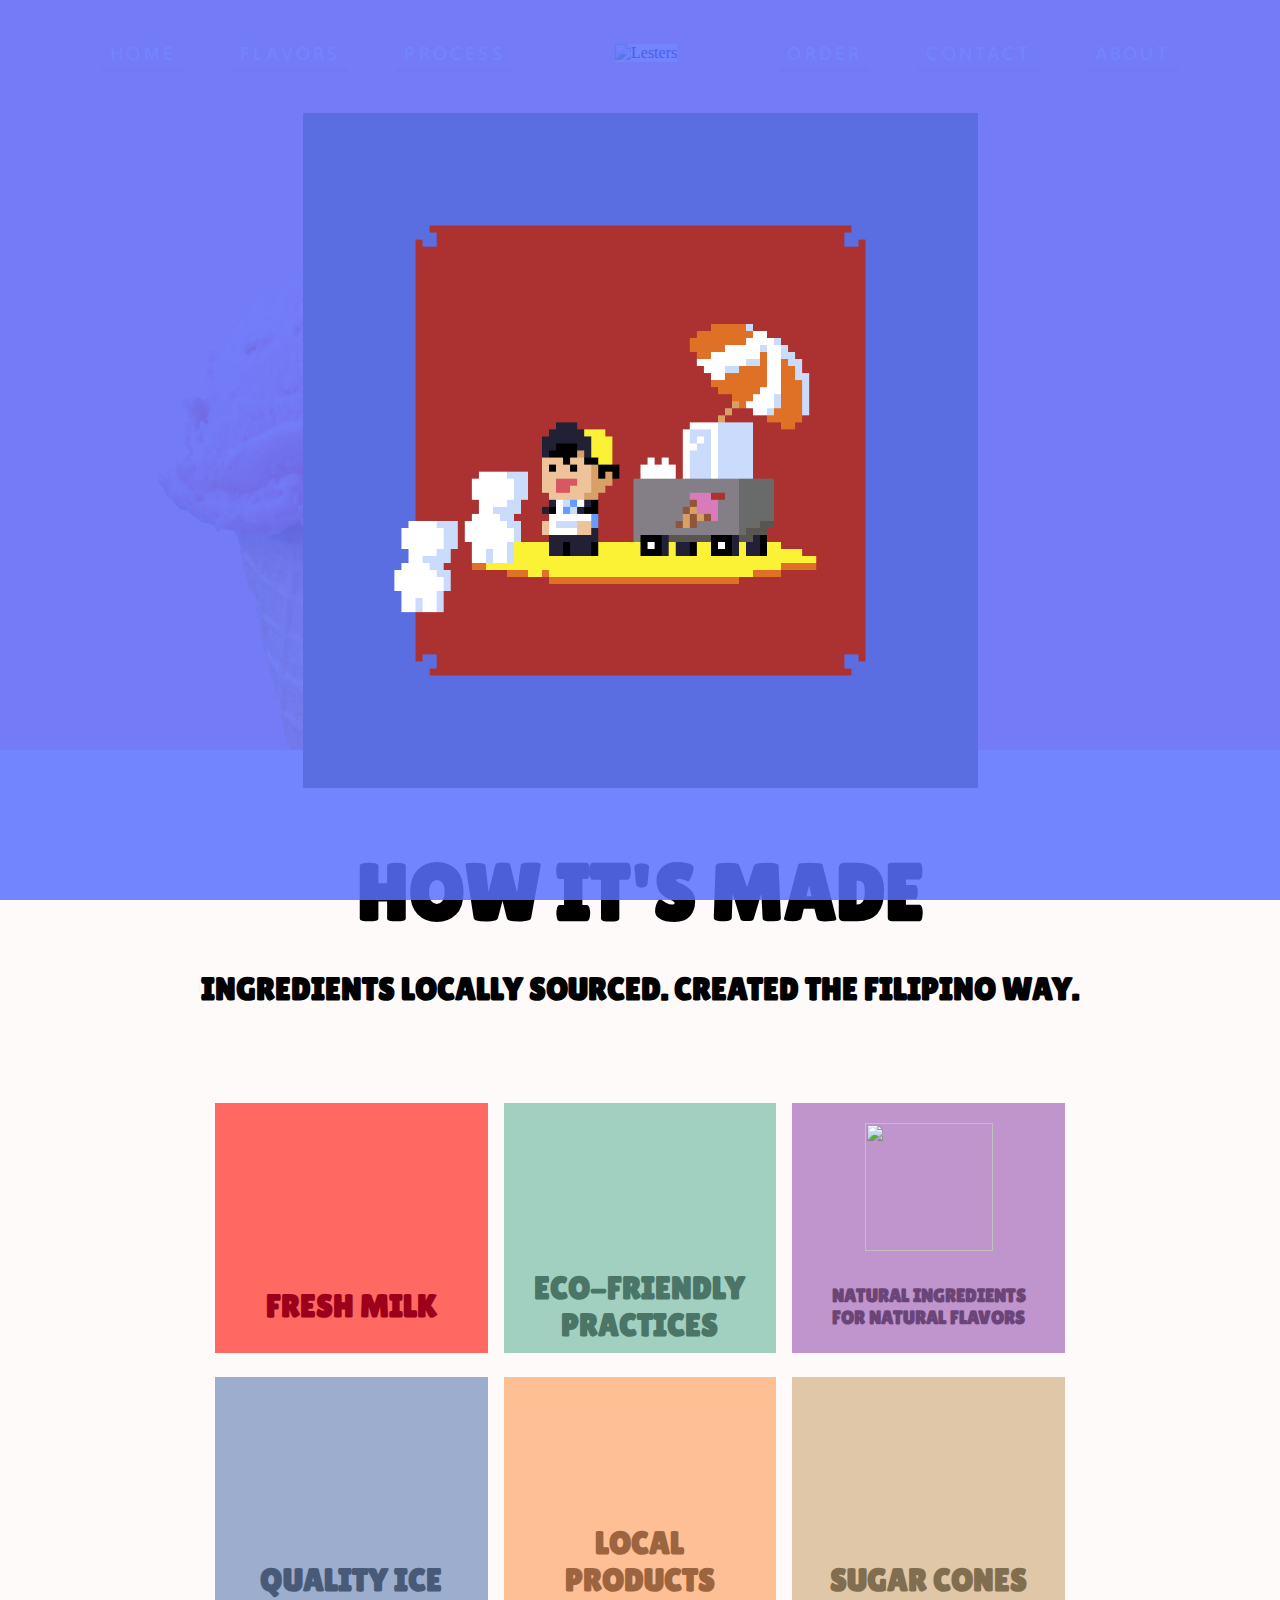
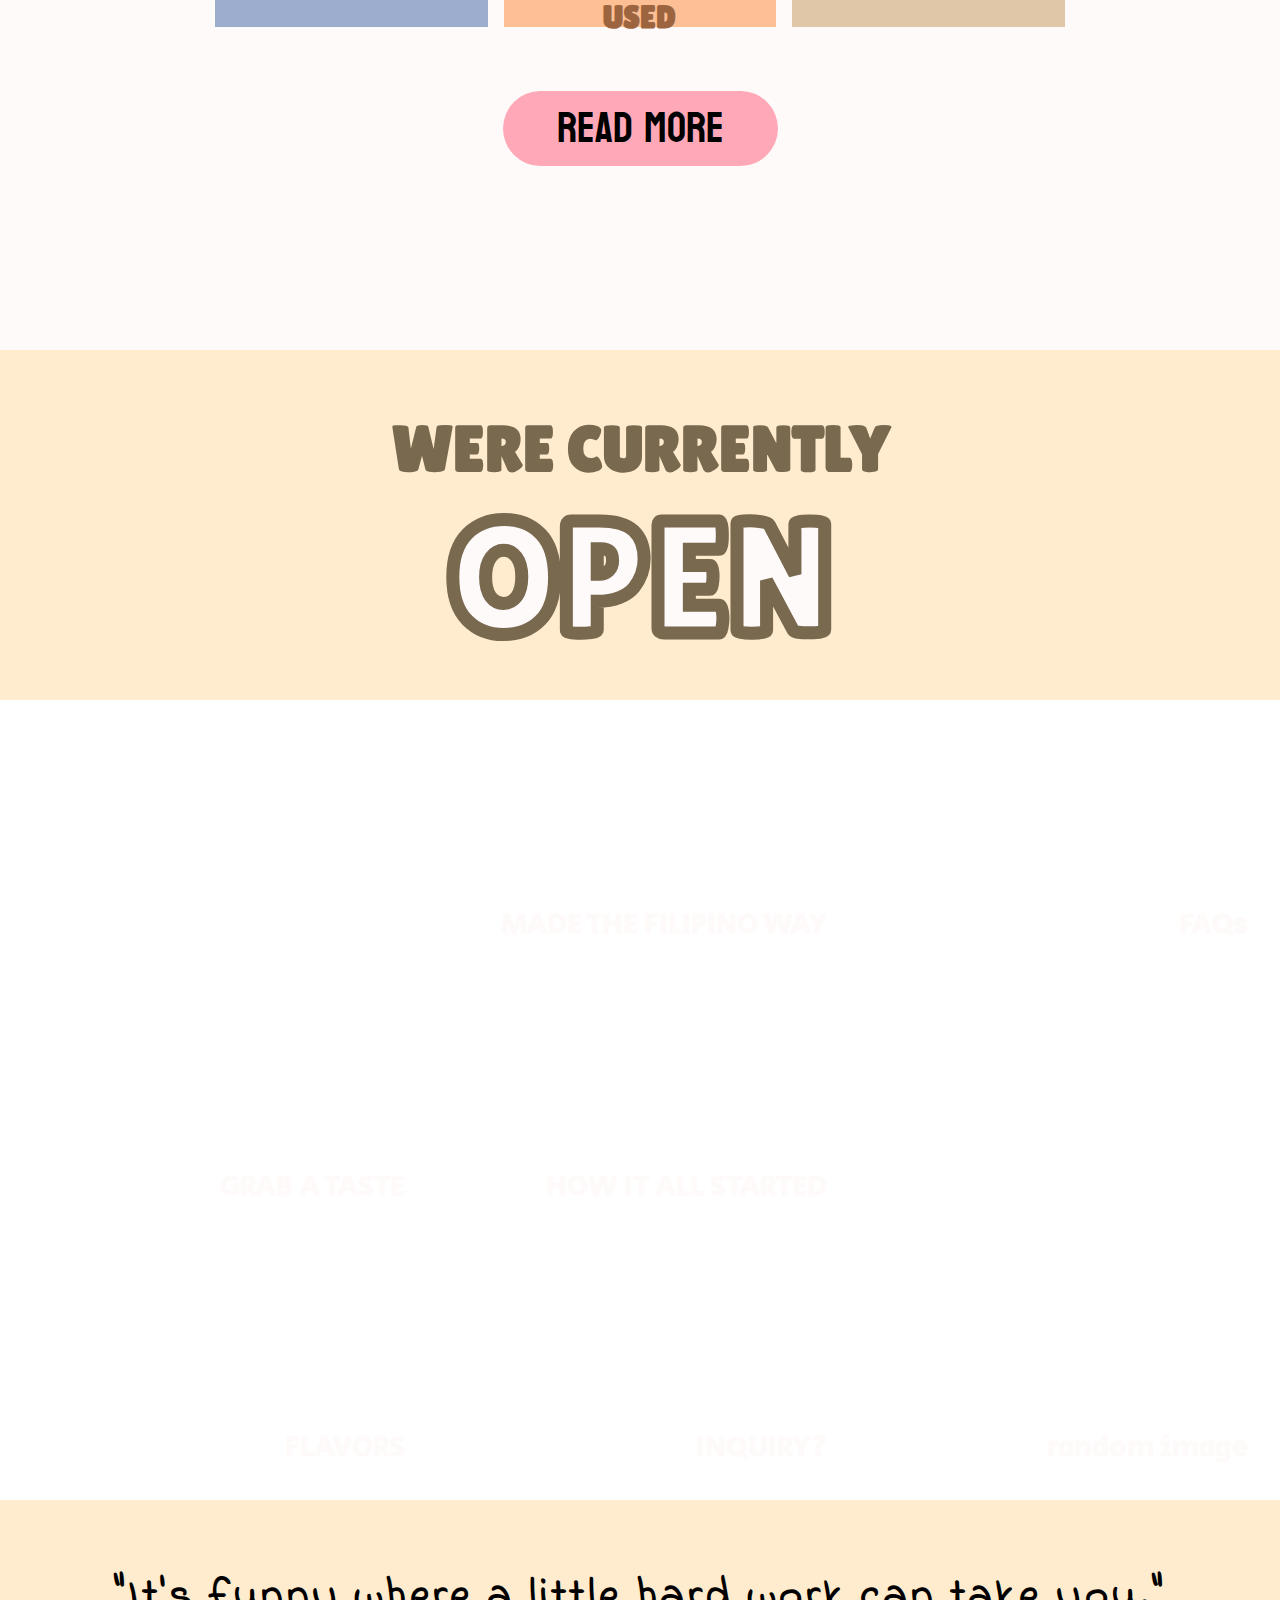
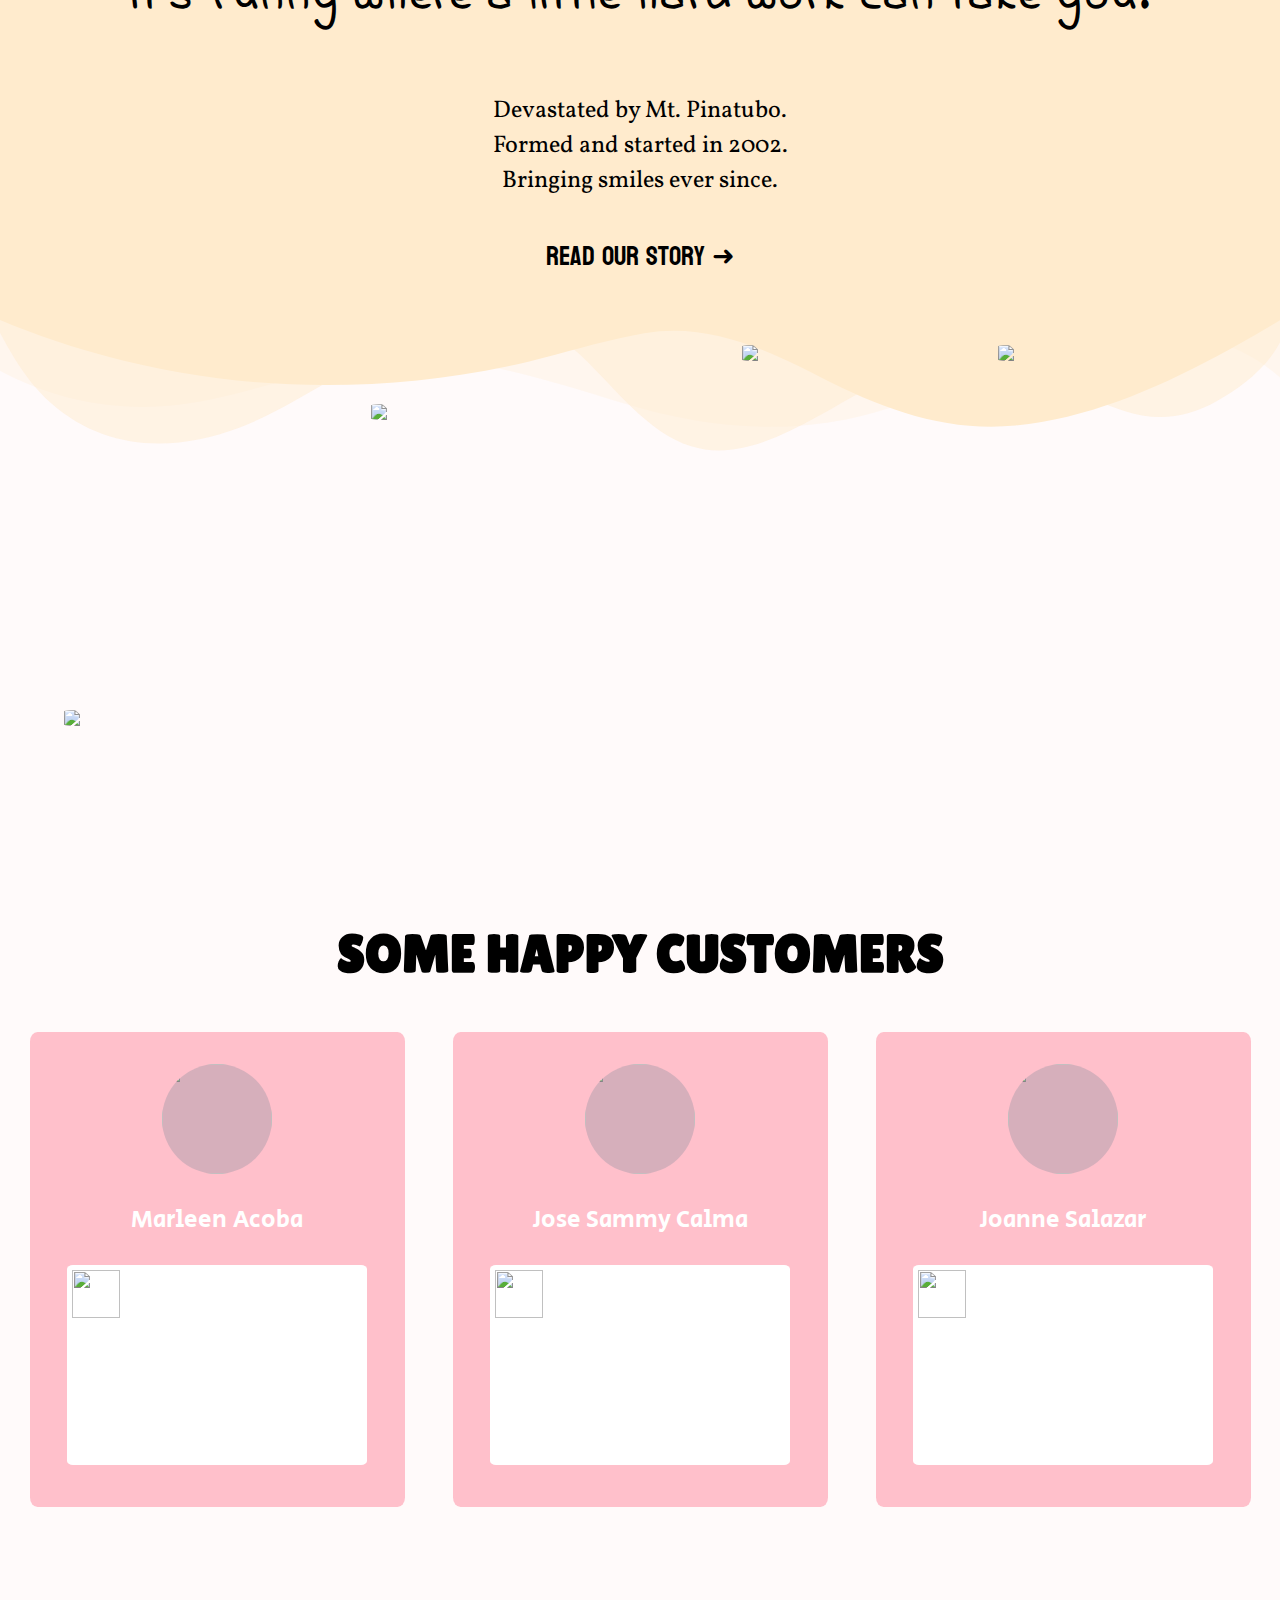
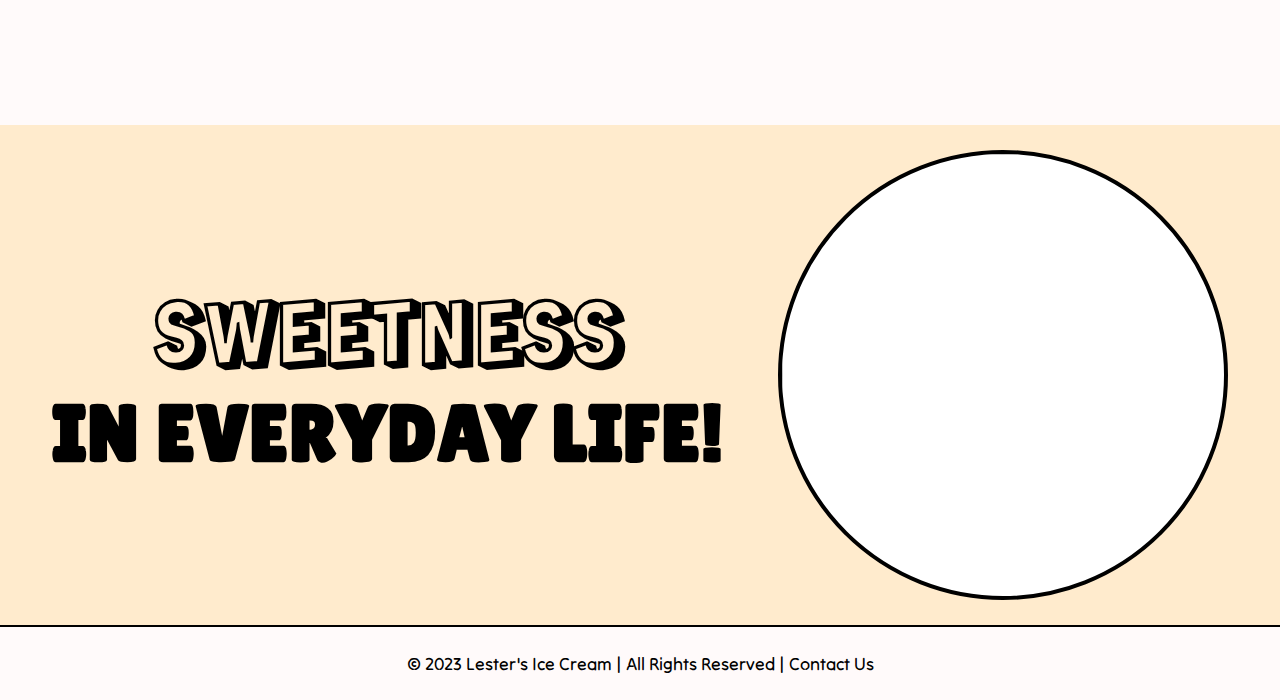
==== commit d19bbf12: "Added a 7 second loading animation for every page at startup" ====
--- a/client/pages/index.html
+++ b/client/pages/index.html
@@ -15,6 +15,18 @@
 
 <body>
 
+  <section id="load-cont">
+    <div id="load-box">
+      <img src="..\assets\images\Loading Screen.gif" alt="Loading...">
+    </div>
+  </section>
+
+  <script>
+  setTimeout(function() {
+    document.getElementById("load-box").style.display = "none";
+  }, 7000);
+</script>
+
     <nav class="">
         <ul class="">
             <li><a class="navigation__links" href="./index.html">Home</a></li>
@@ -22,7 +34,7 @@
             <li><a class="navigation__links" href="./process.html">Process</a></li>
         </ul>
 
-        <img src="" alt="Lesters" class="logo">
+        <img src="..\assets\images\logo.svg" alt="Lesters" class="logo">
 
         <ul class="">
             <li><a class="navigation__links" href="./order.html">Order</a></li>
@@ -130,7 +142,7 @@
         </section>
 
         <section class="story">
-            
+
             <div class="story__color-division">
 
                 <h1 class="story__quote">"It's funny where a little hard work can take you."</h1>
@@ -214,4 +226,4 @@
 
 </body>
 <script src="../src/scripts/index.js"></script>
-</html>+</html>
